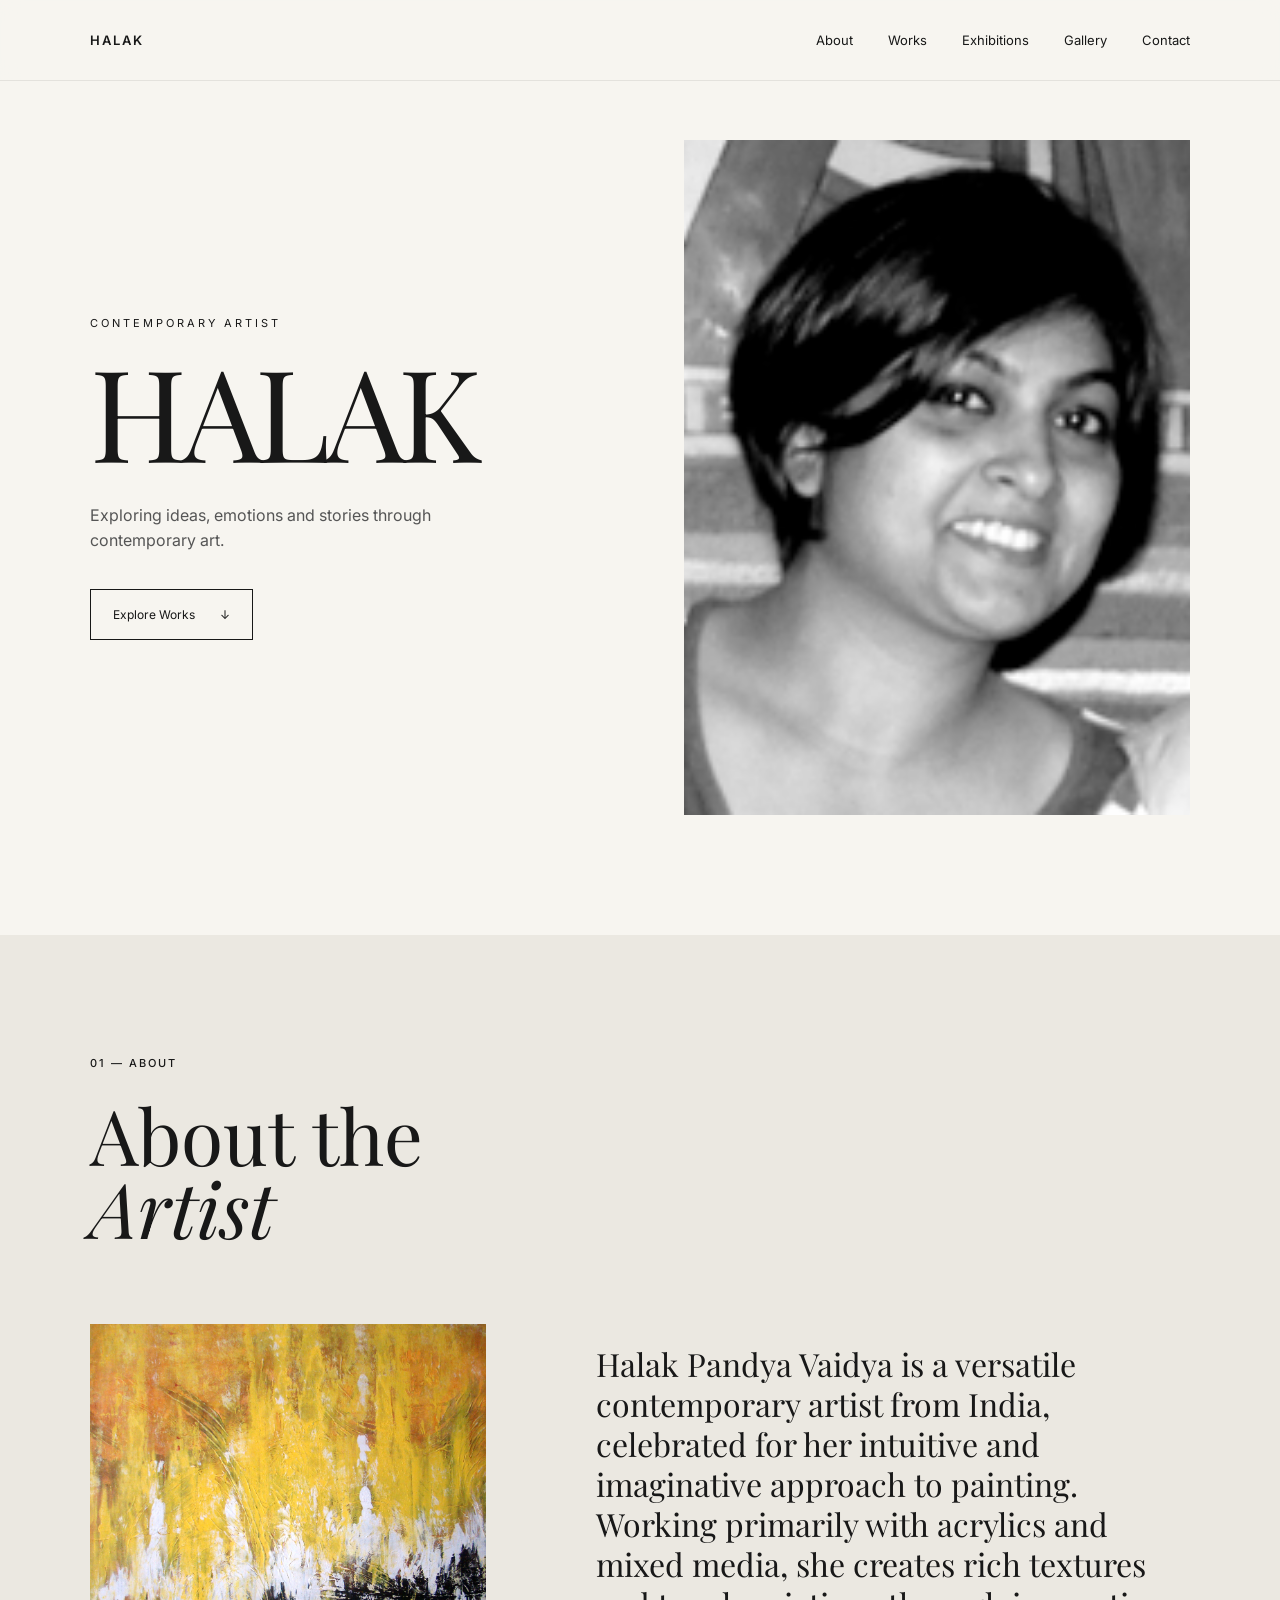
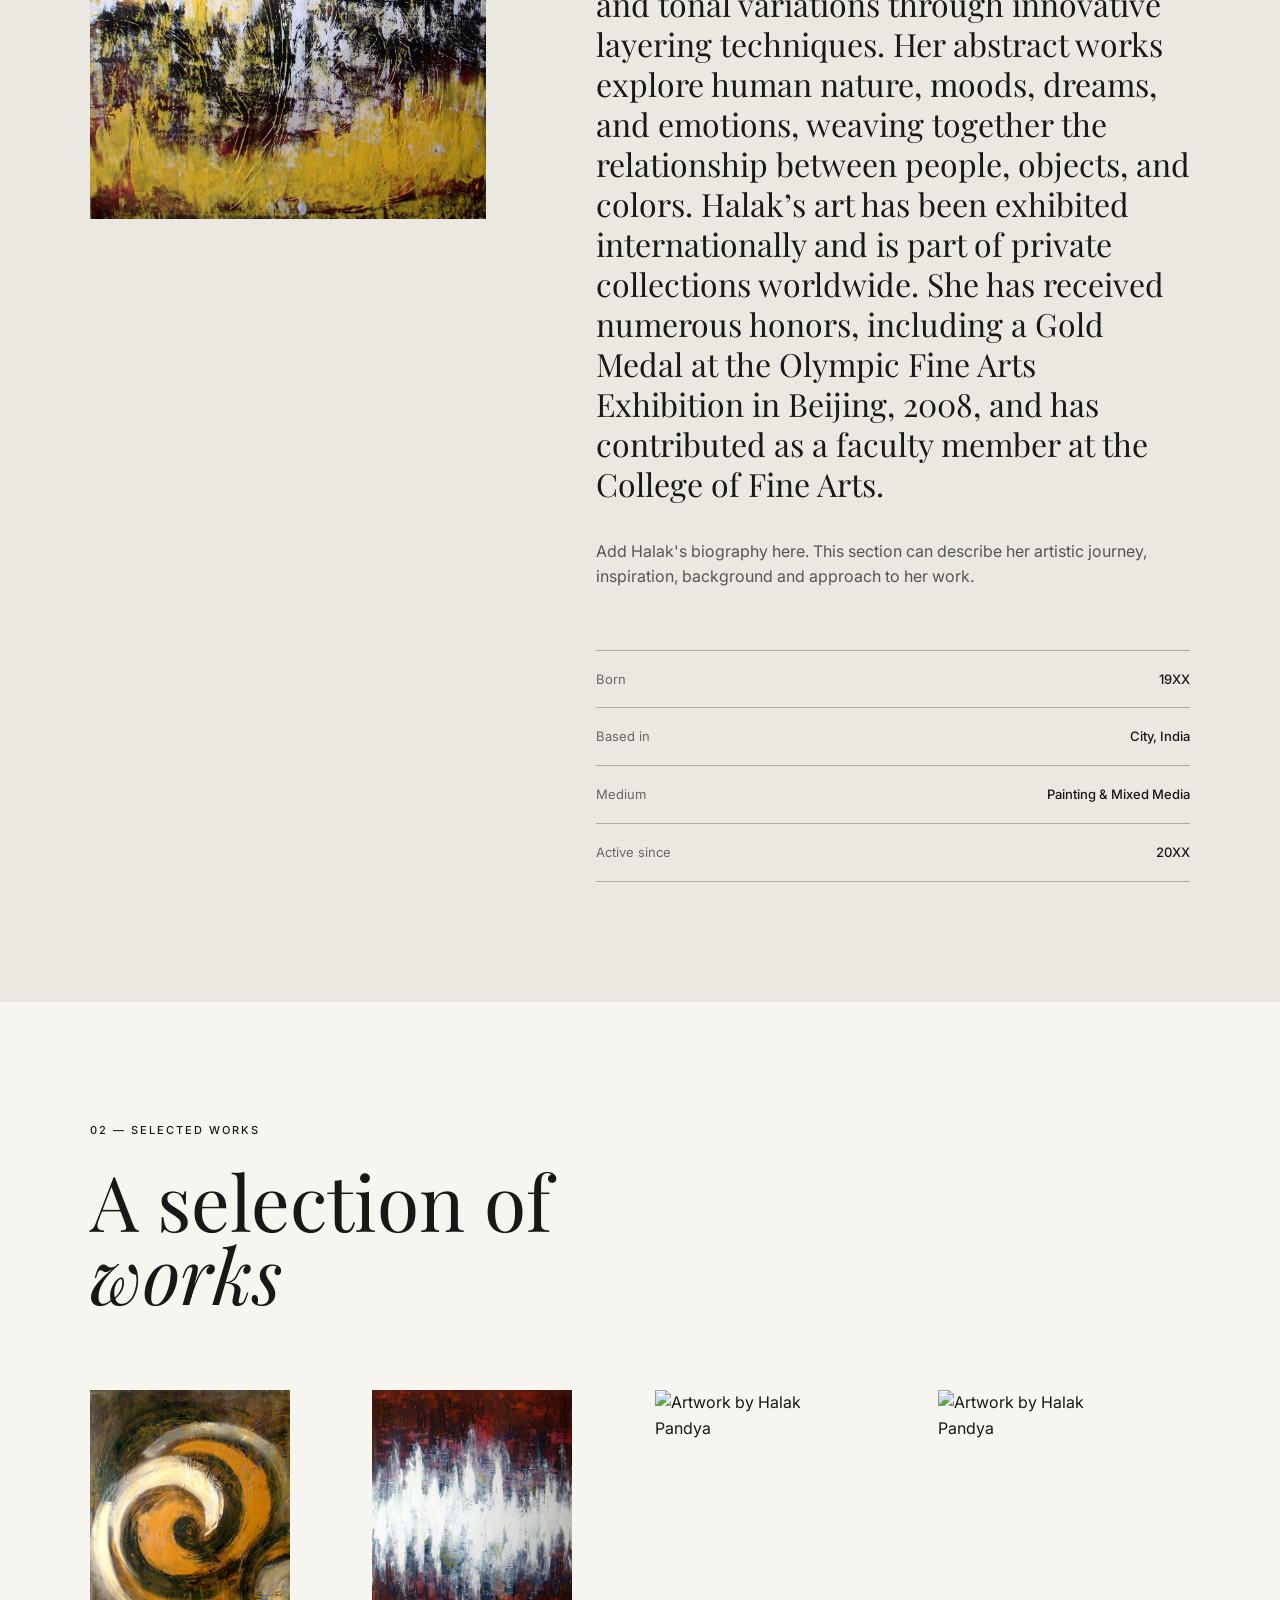
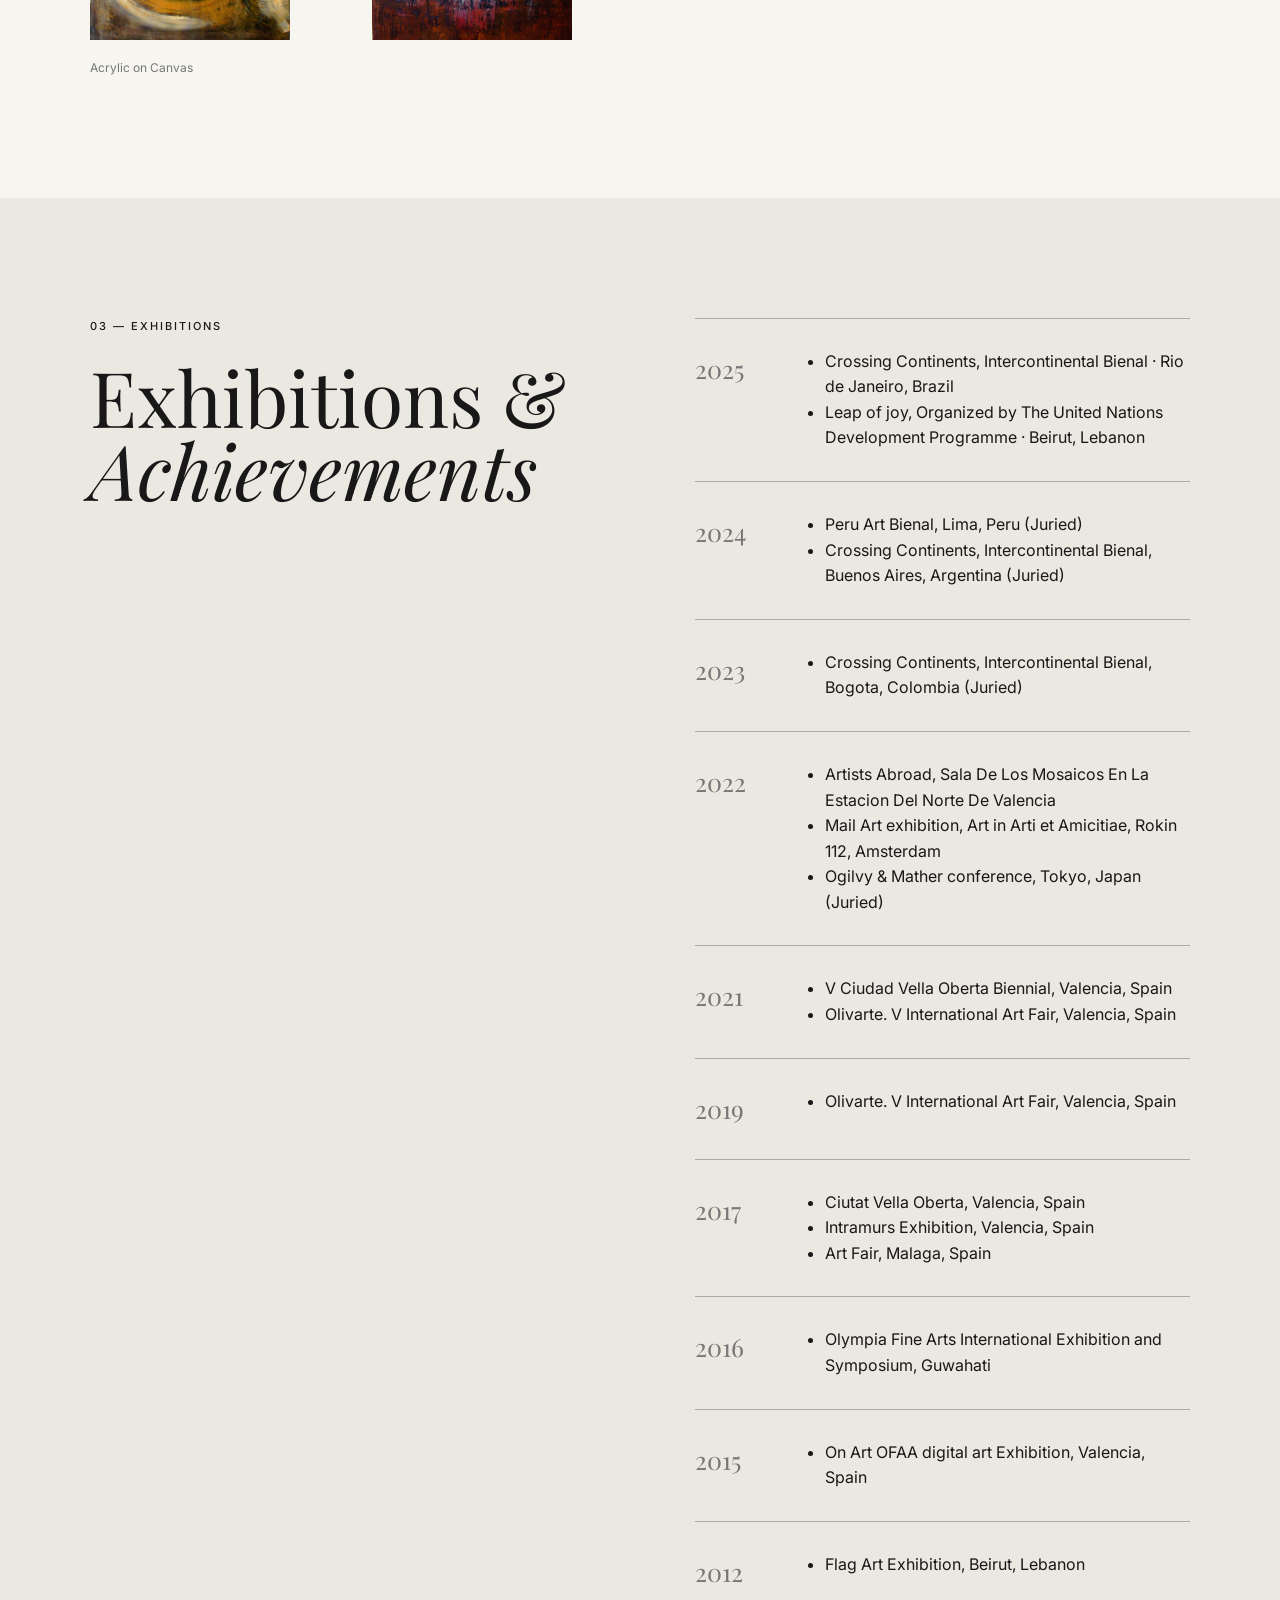
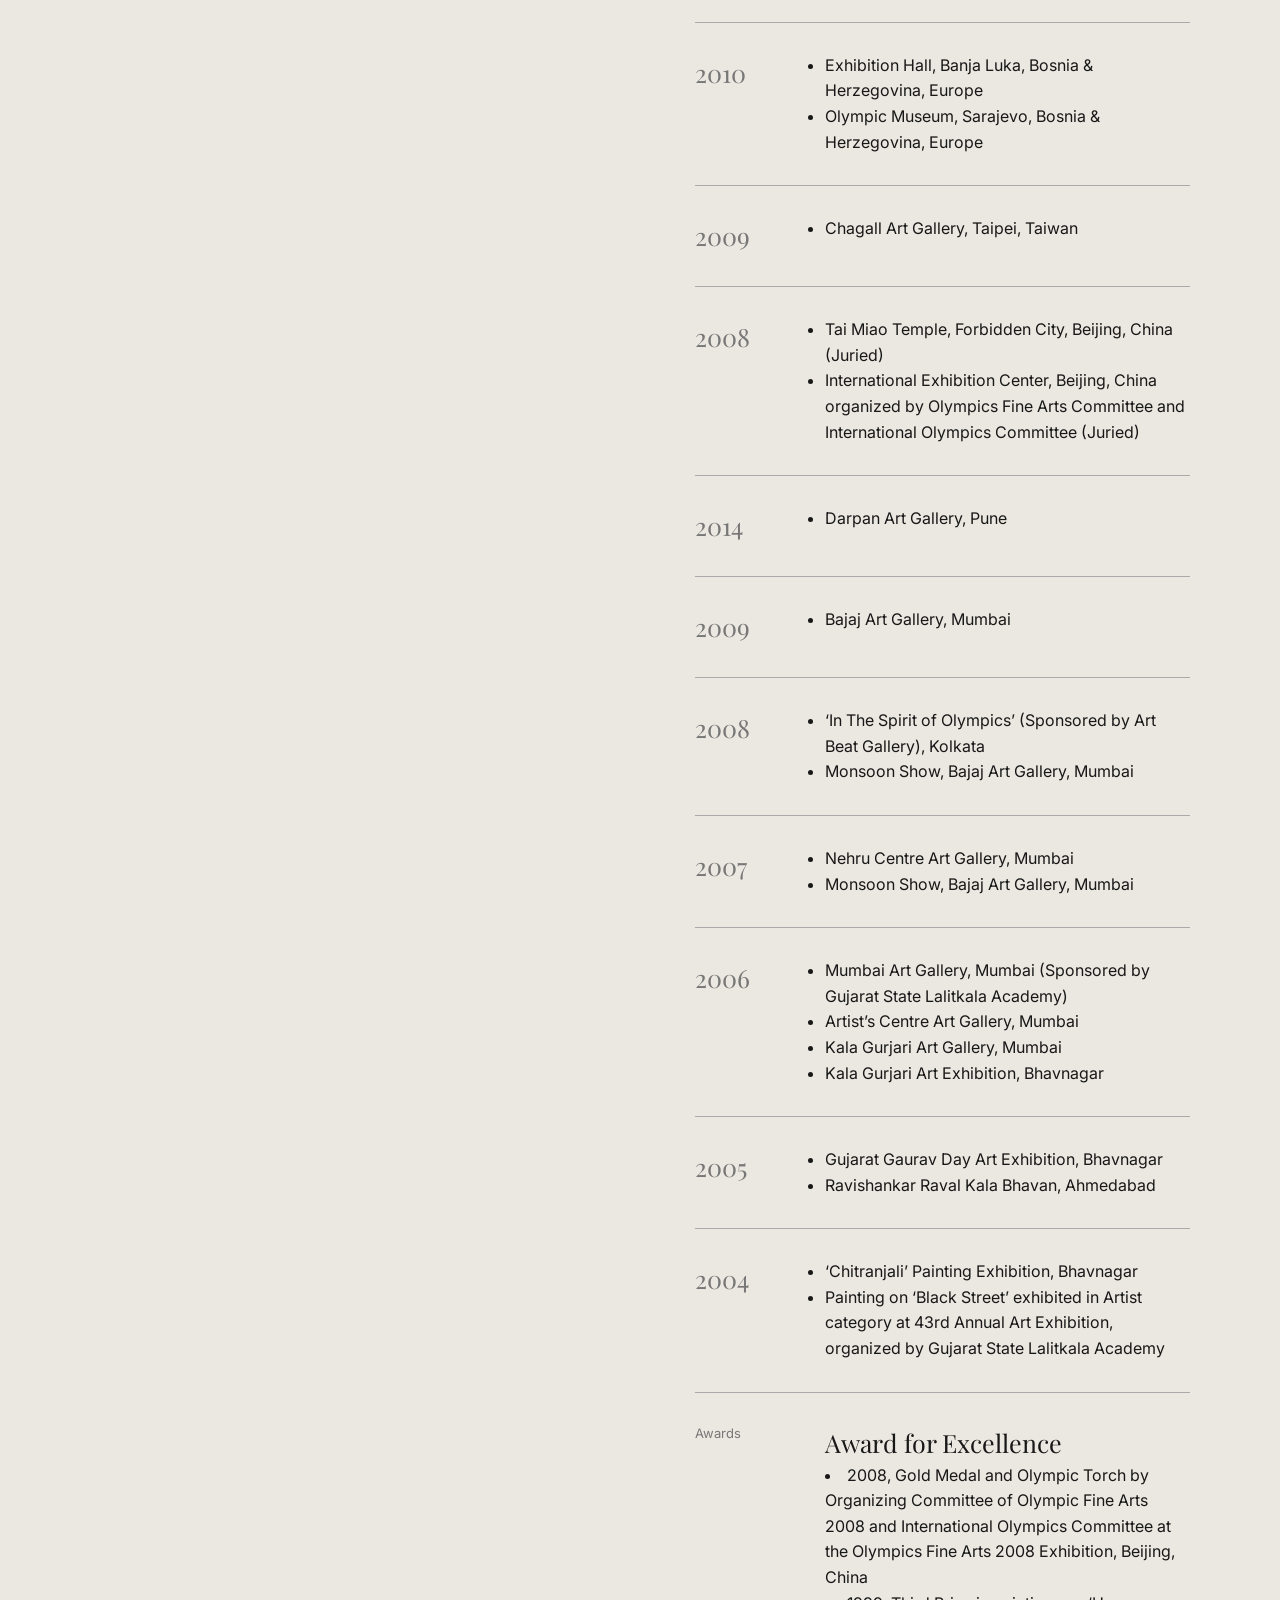
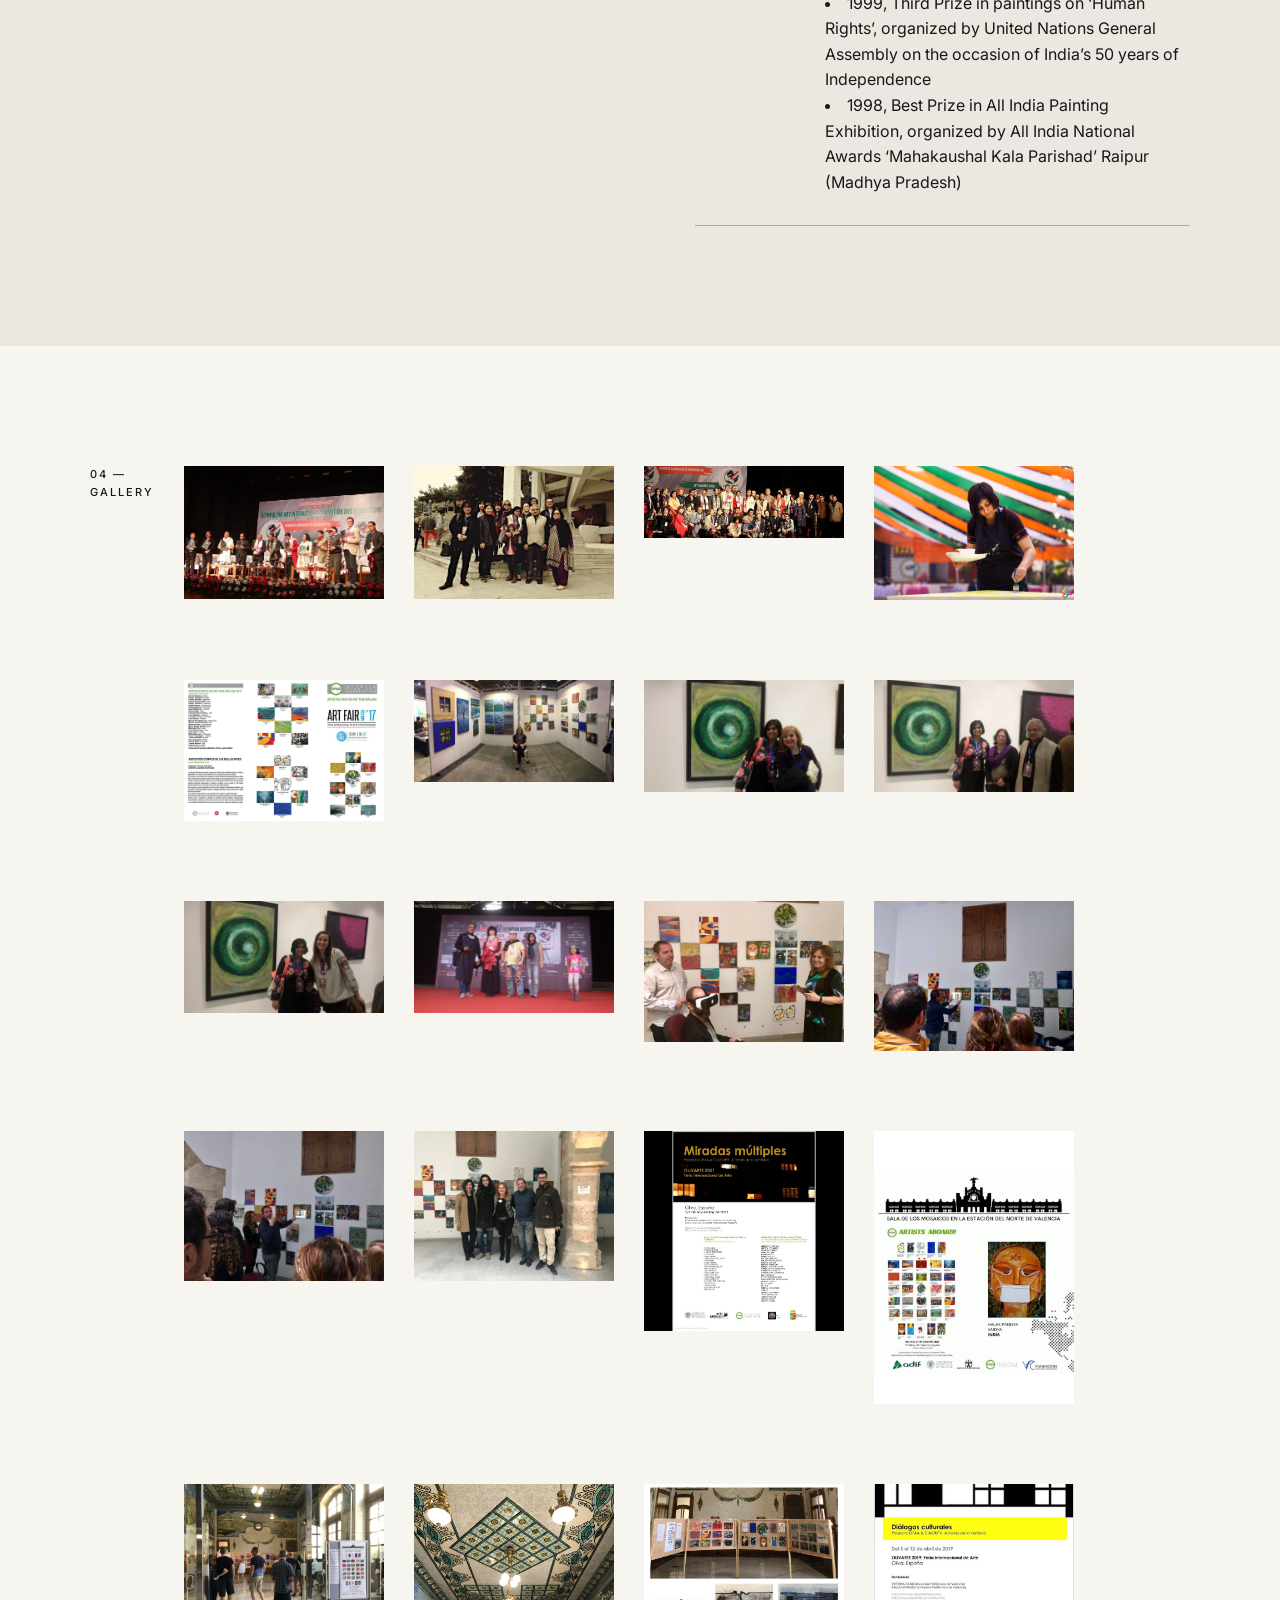
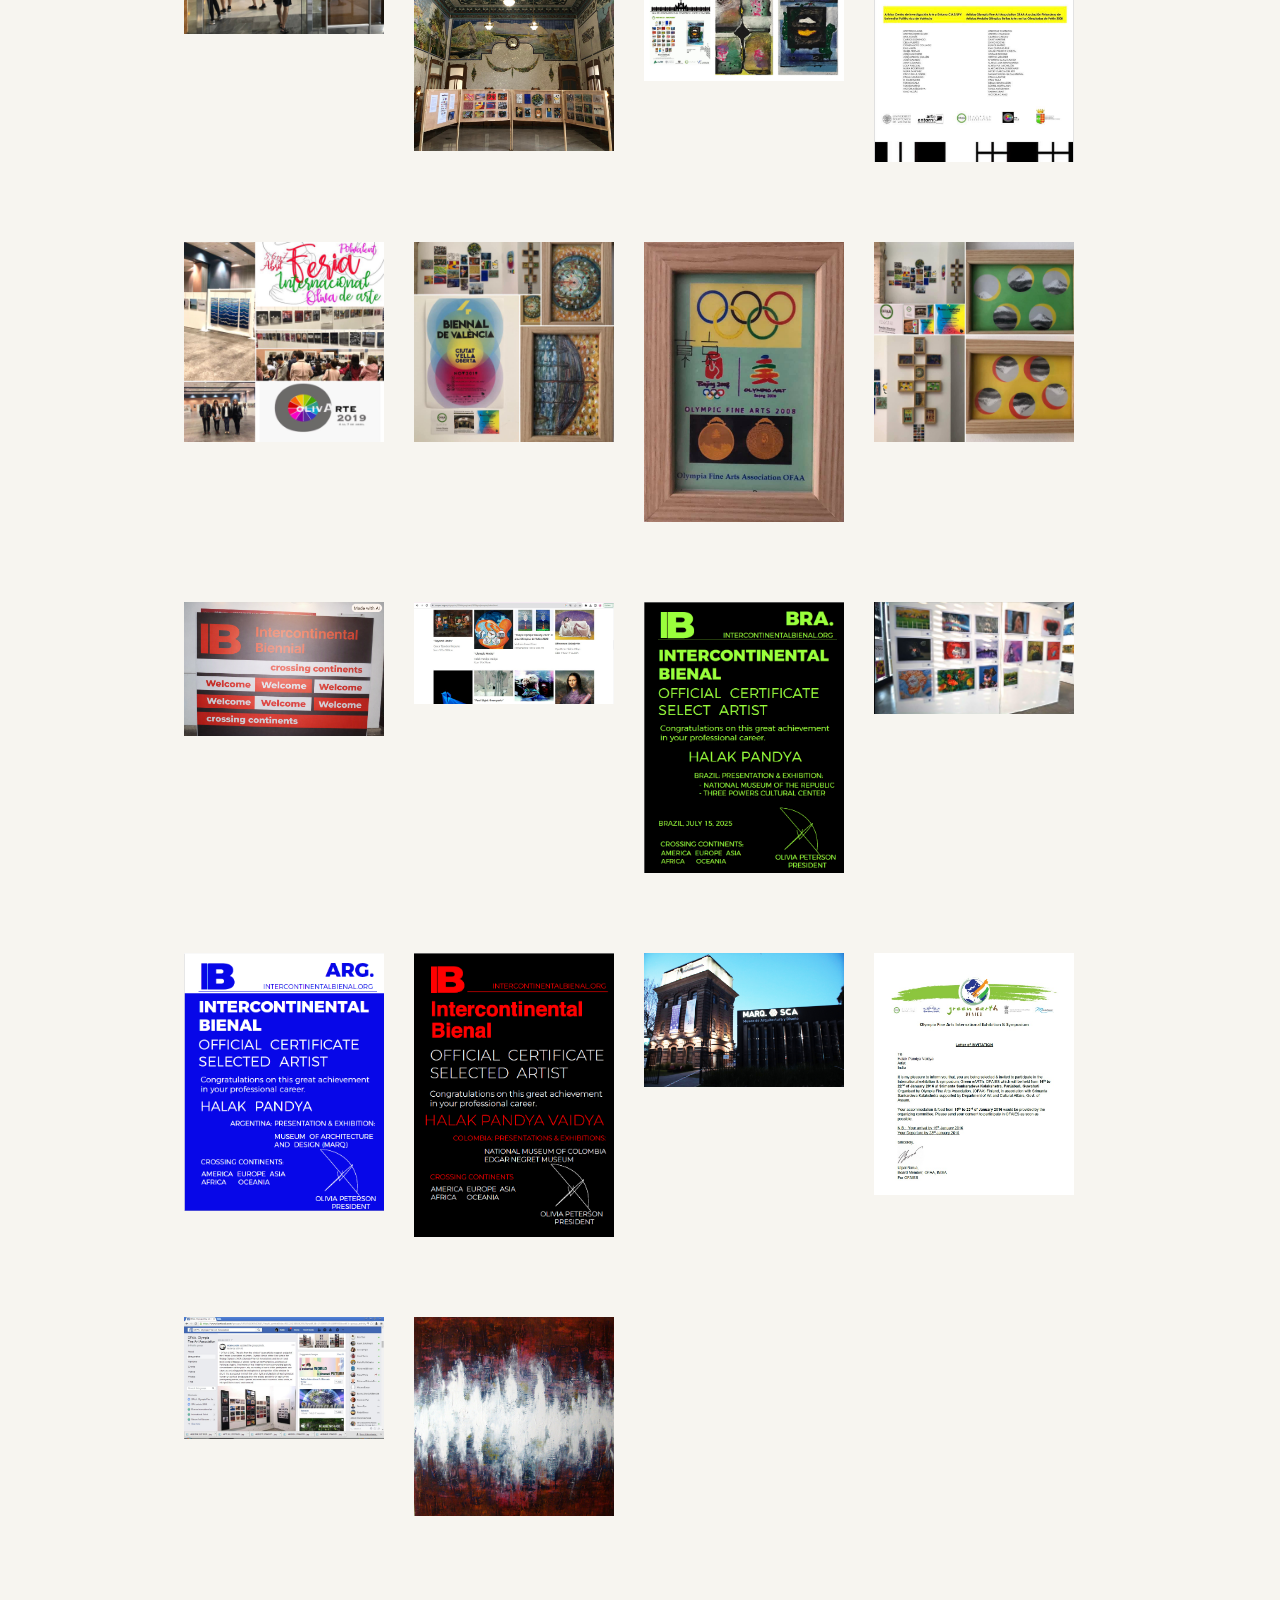
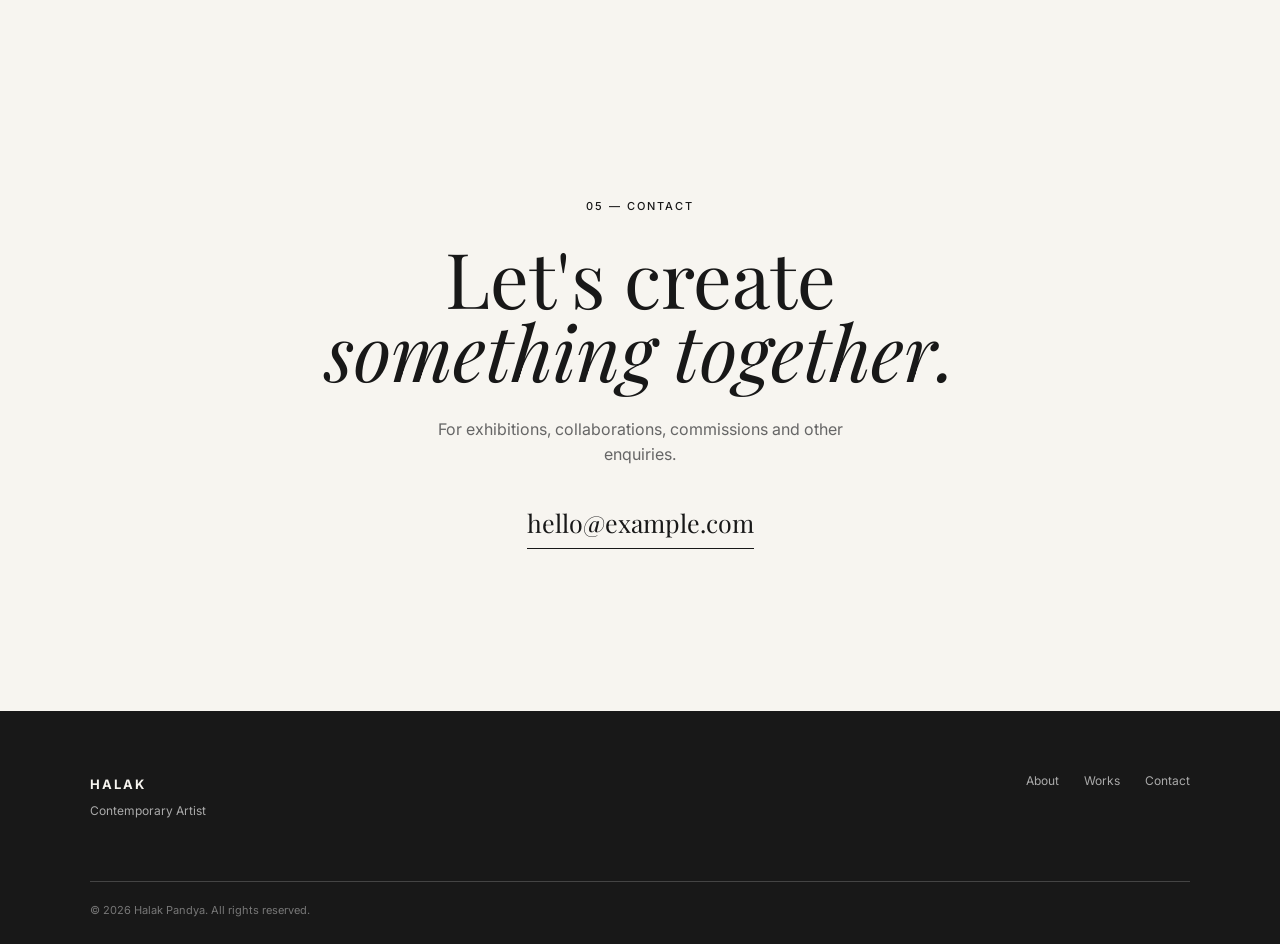
==== index.html @ 817b223e "Initial commit" ====
<!DOCTYPE html>
<html lang="en">

<head>
    <meta charset="UTF-8">

    <meta name="viewport" content="width=device-width, initial-scale=1.0">

    <meta name="description"
        content="Official portfolio of Halak Pandya — contemporary artist and creative professional.">

    <title>Halak Pandya | Artist Portfolio</title>

    <!-- Google Fonts -->
    <link rel="preconnect" href="https://fonts.googleapis.com">
    <link rel="preconnect" href="https://fonts.gstatic.com" crossorigin>

    <link
        href="https://fonts.googleapis.com/css2?family=Inter:wght@300;400;500;600&family=Playfair+Display:wght@400;500;600&display=swap"
        rel="stylesheet">

    <!-- CSS -->
    <link rel="stylesheet" href="css/style.css">
</head>

<body>

    <!-- ================= NAVIGATION ================= -->

    <header class="navbar">

        <div class="nav-container">

            <a href="#home" class="logo">
                HALAK
            </a>

            <nav class="nav-links">
                <a href="#about">About</a>
                <a href="#works">Works</a>
                <a href="#exhibitions">Exhibitions</a>
                <a href="#gallery">Gallery</a>
                <a href="#contact">Contact</a>
            </nav>

            <!-- Mobile menu button -->
            <button class="menu-button" id="menuButton">
                ☰
            </button>

        </div>

    </header>


    <main>

        <!-- ================= HERO ================= -->

        <section class="hero" id="home">

            <div class="hero-content">

                <p class="hero-label">
                    CONTEMPORARY ARTIST
                </p>

                <h1>
                    HALAK
                </h1>

                <p class="hero-description">
                    Exploring ideas, emotions and stories through
                    contemporary art.
                </p>

                <a href="#works" class="primary-button">
                    Explore Works
                    <span>↓</span>
                </a>

            </div>


            <div class="hero-image">

                <!-- Replace with Halak's profile image -->
                <img
                    src="images/profile/Halak Photograph.jpg"
                    alt="Portrait of Halak Pandya"
                >

            </div>

        </section>


        <!-- ================= ABOUT ================= -->

        <section class="about" id="about">

            <div class="section-heading">

                <p class="section-label">
                    01 — ABOUT
                </p>

                <h2>
                    About the<br>
                    <em>Artist</em>
                </h2>

            </div>


            <div class="about-content">

                <div class="about-image">

                    <img
                        src="images/artwork/Painting-1.JPG"
                        alt="Halak Pandya"
                    >

                </div>


                <div class="about-text">

                    <p class="large-text">
                        Halak Pandya Vaidya is a versatile contemporary artist from India, celebrated for her intuitive and imaginative approach to painting. Working primarily with acrylics and mixed media, she creates rich textures and tonal variations through innovative layering techniques. Her abstract works explore human nature, moods, dreams, and emotions, weaving together the relationship between people, objects, and colors. Halak’s art has been exhibited internationally and is part of private collections worldwide. She has received numerous honors, including a Gold Medal at the Olympic Fine Arts Exhibition in Beijing, 2008, and has contributed as a faculty member at the College of Fine Arts.
                    </p>

                    <p>
                        Add Halak's biography here. This section can
                        describe her artistic journey, inspiration,
                        background and approach to her work.
                    </p>


                    <div class="artist-details">

                        <div>
                            <span>Born</span>
                            <strong>19XX</strong>
                        </div>

                        <div>
                            <span>Based in</span>
                            <strong>City, India</strong>
                        </div>

                        <div>
                            <span>Medium</span>
                            <strong>Painting & Mixed Media</strong>
                        </div>

                        <div>
                            <span>Active since</span>
                            <strong>20XX</strong>
                        </div>

                    </div>

                </div>

            </div>

        </section>


        <!-- ================= FEATURED WORKS ================= -->

        <section class="works" id="works">

            <div class="section-heading works-heading">

                <p class="section-label">
                    02 — SELECTED WORKS
                </p>

                <h2>
                    A selection of<br>
                    <em>works</em>
                </h2>

            </div>


            <div class="gallery">

                <article class="artwork">

                    <img
                        src="images/artwork/Painting-2.JPG"
                        alt="Artwork by Halak Pandya"
                    >
                    <div class="artwork-info">
                       <p>Acrylic on Canvas</p>
                    </div>
                </article>

                <article class="artwork">

                    <img
                        src="images/artwork/Painting-3.JPG"
                        alt="Artwork by Halak Pandya"
                    >                  
                </article>

                <article class="artwork">

                    <img
                        src="images/artwork/Painting-4.png"
                        alt="Artwork by Halak Pandya"
                    >                  
                </article>

                 <article class="artwork">

                    <img
                        src="images/artwork/Painting-5.JPG"
                        alt="Artwork by Halak Pandya"
                    >                  
                </article>
              
            </div>

        </section>


        <!-- ================= EXHIBITIONS ================= -->

        <section class="exhibitions" id="exhibitions">

            <div class="section-heading">

                <p class="section-label">
                    03 — EXHIBITIONS
                </p>

                <h2>
                    Exhibitions &<br>
                    <em>Achievements</em>
                </h2>

            </div>


            <div class="timeline">
                <div class="timeline-item">
                    <h3 class="year">2025</h3>
                        <ul class="exhibition-list">
                            <li>Crossing Continents, Intercontinental Bienal · Rio de Janeiro, Brazil</li>
                            <li>Leap of joy, Organized by The United Nations Development Programme · Beirut, Lebanon</li>
                        </ul>
                        </div>

                        <div class="timeline-item">
                        <h3 class="year">2024</h3>
                        <ul class="exhibition-list">
                            <li>Peru Art Bienal, Lima, Peru (Juried)</li>
                            <li>Crossing Continents, Intercontinental Bienal, Buenos Aires, Argentina (Juried)</li>
                        </ul>
                        </div>

                        <div class="timeline-item">
                        <h3 class="year">2023</h3>
                        <ul class="exhibition-list">
                            <li>Crossing Continents, Intercontinental Bienal, Bogota, Colombia (Juried)</li>
                        </ul>
                        </div>

                        <div class="timeline-item">
                        <h3 class="year">2022</h3>
                        <ul class="exhibition-list">
                            <li>Artists Abroad, Sala De Los Mosaicos En La Estacion Del Norte De Valencia</li>
                            <li>Mail Art exhibition, Art in Arti et Amicitiae, Rokin 112, Amsterdam</li>
                            <li>Ogilvy & Mather conference, Tokyo, Japan (Juried)</li>
                        </ul>
                        </div>

                        <div class="timeline-item">
                        <h3 class="year">2021</h3>
                        <ul class="exhibition-list">
                            <li>V Ciudad Vella Oberta Biennial, Valencia, Spain</li>
                            <li>Olivarte. V International Art Fair, Valencia, Spain</li>
                        </ul>
                        </div>

                        <div class="timeline-item">
                        <h3 class="year">2019</h3>
                        <ul class="exhibition-list">
                            <li>Olivarte. V International Art Fair, Valencia, Spain</li>
                        </ul>
                        </div>

                        <div class="timeline-item">
                        <h3 class="year">2017</h3>
                        <ul class="exhibition-list">
                            <li>Ciutat Vella Oberta, Valencia, Spain</li>
                            <li>Intramurs Exhibition, Valencia, Spain</li>
                            <li>Art Fair, Malaga, Spain</li>
                        </ul>
                        </div>

                        <div class="timeline-item">
                        <h3 class="year">2016</h3>
                        <ul class="exhibition-list">
                            <li>Olympia Fine Arts International Exhibition and Symposium, Guwahati</li>
                        </ul>
                        </div>

                        <div class="timeline-item">
                        <h3 class="year">2015</h3>
                        <ul class="exhibition-list">
                            <li>On Art OFAA digital art Exhibition, Valencia, Spain</li>
                        </ul>
                        </div>

                        <div class="timeline-item">
                        <h3 class="year">2012</h3>
                        <ul class="exhibition-list">
                            <li>Flag Art Exhibition, Beirut, Lebanon</li>
                        </ul>
                        </div>

                        <div class="timeline-item">
                        <h3 class="year">2010</h3>
                        <ul class="exhibition-list">
                            <li>Exhibition Hall, Banja Luka, Bosnia & Herzegovina, Europe</li>
                            <li>Olympic Museum, Sarajevo, Bosnia & Herzegovina, Europe</li>
                        </ul>
                        </div>

                        <div class="timeline-item">
                        <h3 class="year">2009</h3>
                        <ul class="exhibition-list">
                            <li>Chagall Art Gallery, Taipei, Taiwan</li>
                        </ul>
                        </div>

                        <div class="timeline-item">
                        <h3 class="year">2008</h3>
                        <ul class="exhibition-list">
                            <li>Tai Miao Temple, Forbidden City, Beijing, China (Juried)</li>
                            <li>International Exhibition Center, Beijing, China organized by Olympics Fine Arts Committee and International Olympics Committee (Juried)</li>
                        </ul>
                        </div>

                        <div class="timeline-item">
                        <h3 class="year">2014</h3>
                        <ul class="exhibition-list">
                            <li>Darpan Art Gallery, Pune</li>
                        </ul>
                        </div>

                        <div class="timeline-item">
                        <h3 class="year">2009</h3>
                        <ul class="exhibition-list">
                            <li>Bajaj Art Gallery, Mumbai</li>
                        </ul>
                        </div>

                        <div class="timeline-item">
                        <h3 class="year">2008</h3>
                        <ul class="exhibition-list">
                            <li>‘In The Spirit of Olympics’ (Sponsored by Art Beat Gallery), Kolkata</li>
                            <li>Monsoon Show, Bajaj Art Gallery, Mumbai</li>
                        </ul>
                        </div>

                        <div class="timeline-item">
                        <h3 class="year">2007</h3>
                        <ul class="exhibition-list">
                            <li>Nehru Centre Art Gallery, Mumbai</li>
                            <li>Monsoon Show, Bajaj Art Gallery, Mumbai</li>
                        </ul>
                        </div>

                        <div class="timeline-item">
                        <h3 class="year">2006</h3>
                        <ul class="exhibition-list">
                            <li>Mumbai Art Gallery, Mumbai (Sponsored by Gujarat State Lalitkala Academy)</li>
                            <li>Artist’s Centre Art Gallery, Mumbai</li>
                            <li>Kala Gurjari Art Gallery, Mumbai</li>
                            <li>Kala Gurjari Art Exhibition, Bhavnagar</li>
                        </ul>
                        </div>

                        <div class="timeline-item">
                        <h3 class="year">2005</h3>
                        <ul class="exhibition-list">
                            <li>Gujarat Gaurav Day Art Exhibition, Bhavnagar</li>
                            <li>Ravishankar Raval Kala Bhavan, Ahmedabad</li>
                        </ul>
                        </div>

                        <div class="timeline-item">
                        <h3 class="year">2004</h3>
                        <ul class="exhibition-list">
                            <li>‘Chitranjali’ Painting Exhibition, Bhavnagar</li>
                            <li>Painting on ‘Black Street’ exhibited in Artist category at 43rd Annual Art Exhibition, organized by Gujarat State Lalitkala Academy</li>
                        </ul>
                        </div>




                <div class="timeline-item">

                    <span class="year">Awards</span>

                    <div>
                        <h3>Award for Excellence</h3>
                        <li>2008, Gold Medal and Olympic Torch by Organizing Committee of Olympic Fine Arts 2008 and    
                            International Olympics Committee at the Olympics Fine Arts 2008 Exhibition, Beijing, China
                        </li>
                        <li>1999, Third Prize in paintings on ‘Human Rights’, organized by United Nations General Assembly on the 
                        occasion of India’s 50 years of Independence
                        </li>
                          <li>1998, Best Prize in All India Painting Exhibition, organized by All India National Awards ‘Mahakaushal 
                              Kala Parishad’ Raipur (Madhya Pradesh)

                          </li>
                    </div>

                </div>

            </div>

        </section>


       <!-- ================= GALLERY ================= -->

        <section class="gallery" id="gallery">

            <div class="section-heading works-heading">

                <p class="section-label">
                    04 — GALLERY
                </p>

            </div>


            <div class="gallery">

                <article class="media">
                    <img src="images/media/10341693_964085273628982_4928060574132096350_n.jpg" alt="Gallery image from Halak Pandya's portfolio" loading="lazy">
                </article>

                <article class="media">
                    <img src="images/media/12494982_964082253629284_2089950297112362370_n.jpg" alt="Gallery image from Halak Pandya's portfolio" loading="lazy">
                </article>

                <article class="media">
                    <img src="images/media/12507326_966894736681369_3468077610109997817_n.jpg" alt="Gallery image from Halak Pandya's portfolio" loading="lazy">
                </article>

                <article class="media">
                    <img src="images/media/12592404_596481067176336_8163115823141036511_n.jpg" alt="Gallery image from Halak Pandya's portfolio" loading="lazy">
                </article>

                <article class="media">
                    <img src="images/media/19366111_1287129001384438_4529218989834823867_n.jpg" alt="Gallery image from Halak Pandya's portfolio" loading="lazy">
                </article>

                <article class="media">
                    <img src="images/media/19601150_1298962606867744_6632262106298878695_n.jpg" alt="Gallery image from Halak Pandya's portfolio" loading="lazy">
                </article>

                <article class="media">
                    <img src="images/media/20160116_181351.jpg" alt="Gallery image from Halak Pandya's portfolio" loading="lazy">
                </article>

                <article class="media">
                    <img src="images/media/20160116_181852.jpg" alt="Gallery image from Halak Pandya's portfolio" loading="lazy">
                </article>

                <article class="media">
                    <img src="images/media/20160116_182717.jpg" alt="Gallery image from Halak Pandya's portfolio" loading="lazy">
                </article>

                <article class="media">
                    <img src="images/media/20160119_125102.jpg" alt="Gallery image from Halak Pandya's portfolio" loading="lazy">
                </article>

                <article class="media">
                    <img src="images/media/22552439_1394696490627688_2307756465000461974_n.jpg" alt="Gallery image from Halak Pandya's portfolio" loading="lazy">
                </article>

                <article class="media">
                    <img src="images/media/23561685_1417626645001339_583129346821789764_n.jpg" alt="Gallery image from Halak Pandya's portfolio" loading="lazy">
                </article>

                <article class="media">
                    <img src="images/media/23621373_1417626445001359_8333002477704854080_n.jpg" alt="Gallery image from Halak Pandya's portfolio" loading="lazy">
                </article>

                <article class="media">
                    <img src="images/media/23622025_1417626818334655_2059117775182248756_n.jpg" alt="Gallery image from Halak Pandya's portfolio" loading="lazy">
                </article>

                <article class="media">
                    <img src="images/media/252911226_4257262127704429_6743815616389991168_n.jpg" alt="Gallery image from Halak Pandya's portfolio" loading="lazy">
                </article>

                <article class="media">
                    <img src="images/media/298262687_5086825441414756_2084018902305805352_n (1).jpg" alt="Gallery image from Halak Pandya's portfolio" loading="lazy">
                </article>

                <article class="media">
                    <img src="images/media/298760654_5098490826914884_4413781316299150942_n.jpg" alt="Gallery image from Halak Pandya's portfolio" loading="lazy">
                </article>

                <article class="media">
                    <img src="images/media/298920082_5098491826914784_7532928136814287732_n (1).jpg" alt="Gallery image from Halak Pandya's portfolio" loading="lazy">
                </article>

                <article class="media">
                    <img src="images/media/300150314_5116883661742267_5565632050358884670_n.jpg" alt="Gallery image from Halak Pandya's portfolio" loading="lazy">
                </article>

                <article class="media">
                    <img src="images/media/56443028_2066419513455916_1287399765323022336_n.jpg" alt="Gallery image from Halak Pandya's portfolio" loading="lazy">
                </article>

                <article class="media">
                    <img src="images/media/56558612_2066419483455919_647276400713138176_n.jpg" alt="Gallery image from Halak Pandya's portfolio" loading="lazy">
                </article>

                <article class="media">
                    <img src="images/media/81994419_2555929684504894_3651965435718402048_n.jpg" alt="Gallery image from Halak Pandya's portfolio" loading="lazy">
                </article>

                <article class="media">
                    <img src="images/media/82051106_2555930217838174_4638715252643463168_n.jpg" alt="Gallery image from Halak Pandya's portfolio" loading="lazy">
                </article>

                <article class="media">
                    <img src="images/media/82552473_2555929857838210_6290161608526135296_n.jpg" alt="Gallery image from Halak Pandya's portfolio" loading="lazy">
                </article>

                <article class="media">
                    <img src="images/media/Copilot_20261003_145145.png" alt="Gallery image from Halak Pandya's portfolio" loading="lazy">
                </article>

                <article class="media">
                    <img src="images/media/Halak Painting 1.JPG" alt="Gallery image from Halak Pandya's portfolio" loading="lazy">
                </article>

                <article class="media">
                    <img src="images/media/IBcert1.png" alt="Gallery image from Halak Pandya's portfolio" loading="lazy">
                </article>

                <article class="media">
                    <img src="images/media/IB_Arg.png" alt="Gallery image from Halak Pandya's portfolio" loading="lazy">
                </article>

                <article class="media">
                    <img src="images/media/IB_ArgCert.png" alt="Gallery image from Halak Pandya's portfolio" loading="lazy">
                </article>

                <article class="media">
                    <img src="images/media/IB_ColCert.png" alt="Gallery image from Halak Pandya's portfolio" loading="lazy">
                </article>

                <article class="media">
                    <img src="images/media/intercontinentalbienal1 (46).JPG" alt="Gallery image from Halak Pandya's portfolio" loading="lazy">
                </article>

                <article class="media">
                    <img src="images/media/Screenshot 2026-10-03 151316.jpg" alt="Gallery image from Halak Pandya's portfolio" loading="lazy">
                </article>

                <article class="media">
                    <img src="images/media/Untitled.jpg" alt="Gallery image from Halak Pandya's portfolio" loading="lazy">
                </article>

                <article class="media">
                    <img src="images/artwork/Painting-3.JPG" alt="Artwork by Halak Pandya" loading="lazy">
                </article>

            </div>

        </section>

        <!-- ================= CONTACT ================= -->

        <section class="contact" id="contact">

            <p class="section-label">
                05 — CONTACT
            </p>

            <h2>
                Let's create<br>
                <em>something together.</em>
            </h2>

            <p class="contact-description">
                For exhibitions, collaborations, commissions
                and other enquiries.
            </p>

            <a
                href="mailto:hello@example.com"
                class="contact-email"
            >
                hello@example.com
            </a>

        </section>

    </main>


    <!-- ================= FOOTER ================= -->

    <footer>

        <div class="footer-content">

            <div>
                <strong>HALAK</strong>
                <p>Contemporary Artist</p>
            </div>

            <div class="footer-links">
                <a href="#about">About</a>
                <a href="#works">Works</a>
                <a href="#contact">Contact</a>
            </div>

        </div>


        <div class="copyright">
            © 2026 Halak Pandya. All rights reserved.
        </div>

    </footer>


    <!-- JavaScript -->
    <script src="js/main.js"></script>

</body>

</html>
---- css/style.css ----
/* =====================================================
   RESET
===================================================== */

* {
    margin: 0;
    padding: 0;
    box-sizing: border-box;
}

html {
    scroll-behavior: smooth;
}

body {
    background: #f7f5f0;
    color: #181818;

    font-family: "Inter", sans-serif;

    line-height: 1.6;
}


/* =====================================================
   GENERAL
===================================================== */

img {
    width: 100%;
    display: block;
}

a {
    color: inherit;
    text-decoration: none;
}

section {
    padding: 120px 7%;
}

.section-label {
    font-size: 11px;
    letter-spacing: 2px;
    font-weight: 500;

    margin-bottom: 25px;
}

h1,
h2,
h3 {
    font-family: "Playfair Display", serif;
    font-weight: 400;
}

h2 {
    font-size: clamp(45px, 6vw, 85px);
    line-height: 0.95;
}

h2 em {
    font-style: italic;
}


/* =====================================================
   NAVBAR
===================================================== */

.navbar {
    position: fixed;

    top: 0;
    left: 0;

    width: 100%;

    z-index: 1000;

    background: rgba(247, 245, 240, 0.9);

    backdrop-filter: blur(10px);

    border-bottom: 1px solid rgba(0, 0, 0, 0.08);
}

.nav-container {
    height: 80px;

    padding: 0 7%;

    display: flex;
    align-items: center;
    justify-content: space-between;
}

.logo {
    font-size: 13px;
    font-weight: 600;
    letter-spacing: 2px;
}

.nav-links {
    display: flex;
    gap: 35px;
}

.nav-links a {
    font-size: 13px;
    position: relative;
}

.nav-links a::after {
    content: "";

    position: absolute;

    left: 0;
    bottom: -5px;

    width: 0;
    height: 1px;

    background: #181818;

    transition: width 0.3s ease;
}

.nav-links a:hover::after {
    width: 100%;
}

.menu-button {
    display: none;

    border: none;
    background: none;

    font-size: 24px;

    cursor: pointer;
}


/* =====================================================
   HERO
===================================================== */

.hero {
    min-height: 100vh;

    padding-top: 140px;

    display: grid;

    grid-template-columns: 1fr 1fr;

    align-items: center;

    gap: 8%;
}

.hero-label {
    font-size: 11px;
    letter-spacing: 3px;

    margin-bottom: 25px;
}

.hero h1 {
    font-size: clamp(70px, 10vw, 150px);

    line-height: 0.82;

    letter-spacing: -5px;
}

.hero h1 span {
    font-style: italic;
}

.hero-description {
    max-width: 420px;

    margin-top: 40px;

    font-size: 16px;

    color: #555;
}

.primary-button {
    display: inline-flex;

    align-items: center;

    gap: 25px;

    margin-top: 35px;

    padding: 15px 22px;

    border: 1px solid #181818;

    font-size: 12px;

    transition: all 0.3s ease;
}

.primary-button:hover {
    background: #181818;
    color: #fff;
}

.hero-image {
    height: 75vh;

    overflow: hidden;
}

.hero-image img {
    height: 100%;

    object-fit: cover;

    transition: transform 0.8s ease;
}

.hero-image:hover img {
    transform: scale(1.03);
}


/* =====================================================
   ABOUT
===================================================== */

.about {
    background: #ebe8e1;
}

.about-content {
    margin-top: 80px;

    display: grid;

    grid-template-columns: 0.8fr 1.2fr;

    gap: 10%;
}

.about-image img {
    aspect-ratio: 4 / 5;

    object-fit: cover;
}

.about-text {
    padding-top: 20px;
}

.large-text {
    font-family: "Playfair Display", serif;

    font-size: 32px;

    line-height: 1.25;

    margin-bottom: 35px;
}

.about-text > p:not(.large-text) {
    max-width: 600px;

    color: #555;
}

.artist-details {
    margin-top: 60px;

    border-top: 1px solid #aaa;
}

.artist-details div {
    padding: 18px 0;

    border-bottom: 1px solid #aaa;

    display: flex;

    justify-content: space-between;
}

.artist-details span {
    color: #666;

    font-size: 13px;
}

.artist-details strong {
    font-size: 13px;

    font-weight: 500;
}


/* =====================================================
   WORKS
===================================================== */

.works-heading {
    margin-bottom: 80px;
}

.gallery {
    display: grid;

    grid-template-columns: repeat(4, 1fr);

    gap: 80px 30px;

    align-items: start;
}

.artwork img {
  aspect-ratio: 4 / 5;
  width: 200px;
  height: auto;
  display: block;
  transition: all 0.5s ease;
}

.artwork img:hover {
  transform: scale(2.5); /* grows 2.5× larger */
}


.media {
  display: inline-block;
  /* remove overflow:hidden so the image can grow outside */
}

.media img {
  width: 200px;          /* base size */
  height: auto;
  transition: all 0.5s ease;
  display: block;
}

.media img:hover {
  width: 500px;          /* enlarged size */
  height: auto;          /* keeps proportions */
}


.artwork-info {
    padding-top: 15px;
}

.artwork-info h3 {
    font-size: 20px;
}

.artwork-info p {
    margin-top: 3px;

    color: #777;

    font-size: 12px;
}


/* =====================================================
   EXHIBITIONS
===================================================== */

.exhibitions {
    background: #ebe8e1;

    display: grid;

    grid-template-columns: 1fr 1fr;

    gap: 10%;
}

.timeline {
    border-top: 1px solid #aaa;
}

.timeline-item {
    display: grid;

    grid-template-columns: 100px 1fr;

    gap: 30px;

    padding: 30px 0;

    border-bottom: 1px solid #aaa;
}

.year {
    font-size: 13px;
    color: #777;
}

.timeline-item h3 {
    font-size: 25px;
}

.timeline-item p {
    margin-top: 5px;

    font-size: 13px;

    color: #666;
}


/* =====================================================
   CONTACT
===================================================== */

.contact {
    text-align: center;

    min-height: 75vh;

    display: flex;

    flex-direction: column;

    align-items: center;

    justify-content: center;
}

.contact h2 {
    max-width: 900px;
}

.contact-description {
    margin-top: 30px;

    max-width: 450px;

    color: #666;
}

.contact-email {
    margin-top: 35px;

    padding-bottom: 5px;

    border-bottom: 1px solid #181818;

    font-family: "Playfair Display", serif;

    font-size: 25px;
}


/* =====================================================
   FOOTER
===================================================== */

footer {
    background: #181818;

    color: #f7f5f0;

    padding: 60px 7% 25px;
}

.footer-content {
    display: flex;

    justify-content: space-between;
}

.footer-content strong {
    font-size: 13px;

    letter-spacing: 2px;
}

.footer-content p {
    margin-top: 5px;

    font-size: 12px;

    color: #aaa;
}

.footer-links {
    display: flex;

    gap: 25px;
}

.footer-links a {
    font-size: 12px;

    color: #aaa;
}

.copyright {
    margin-top: 60px;

    padding-top: 20px;

    border-top: 1px solid #444;

    font-size: 11px;

    color: #777;
}


/* =====================================================
   MOBILE
===================================================== */

@media (max-width: 768px) {

    section {
        padding: 80px 6%;
    }


    /* Navigation */

    .nav-links {
        display: none;

        position: absolute;

        top: 80px;
        left: 0;

        width: 100%;

        padding: 30px 6%;

        background: #f7f5f0;

        flex-direction: column;

        gap: 20px;
    }

    .nav-links.active {
        display: flex;
    }

    .menu-button {
        display: block;
    }


    /* Hero */

    .hero {
        min-height: auto;

        padding-top: 130px;

        display: flex;

        flex-direction: column;

        align-items: stretch;

        gap: 50px;
    }

    .hero h1 {
        font-size: 70px;

        letter-spacing: -3px;
    }

    .hero-image {
        height: 60vh;
    }


    /* About */

    .about-content {
        display: flex;

        flex-direction: column;

        gap: 50px;
    }

    .large-text {
        font-size: 26px;
    }


    /* Gallery */

    .gallery {
        grid-template-columns: 1fr;

        gap: 50px;
    }



    /* Exhibitions */

    .exhibitions {
        display: flex;

        flex-direction: column;

        gap: 60px;
    }

    .timeline-item {
        grid-template-columns: 70px 1fr;
    }


    /* Footer */

    .footer-content {
        flex-direction: column;

        gap: 30px;
    }

    .footer-links {
        flex-wrap: wrap;
    }

    .artwork-info {
    font-size: 20px;   /* adjust the number as needed */
    font-weight: bold; /* optional, makes it stand out */
    }
}
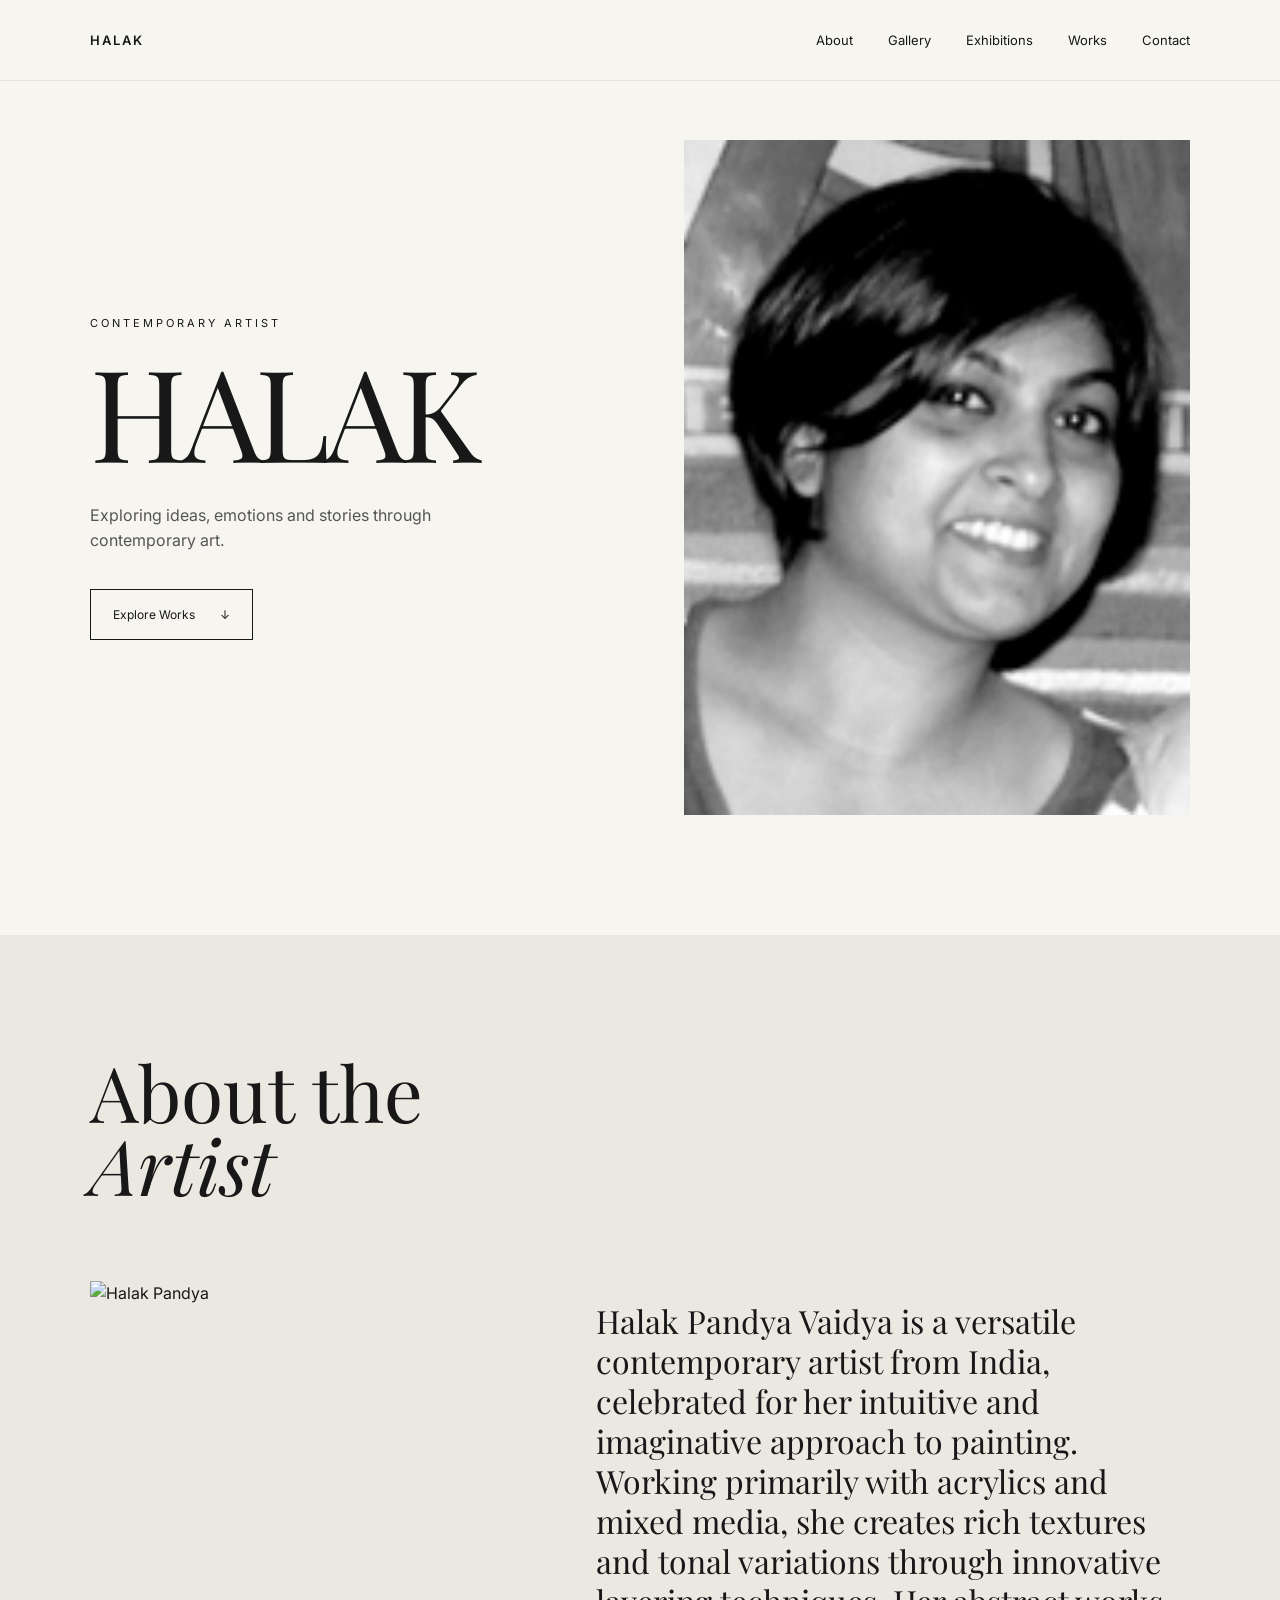
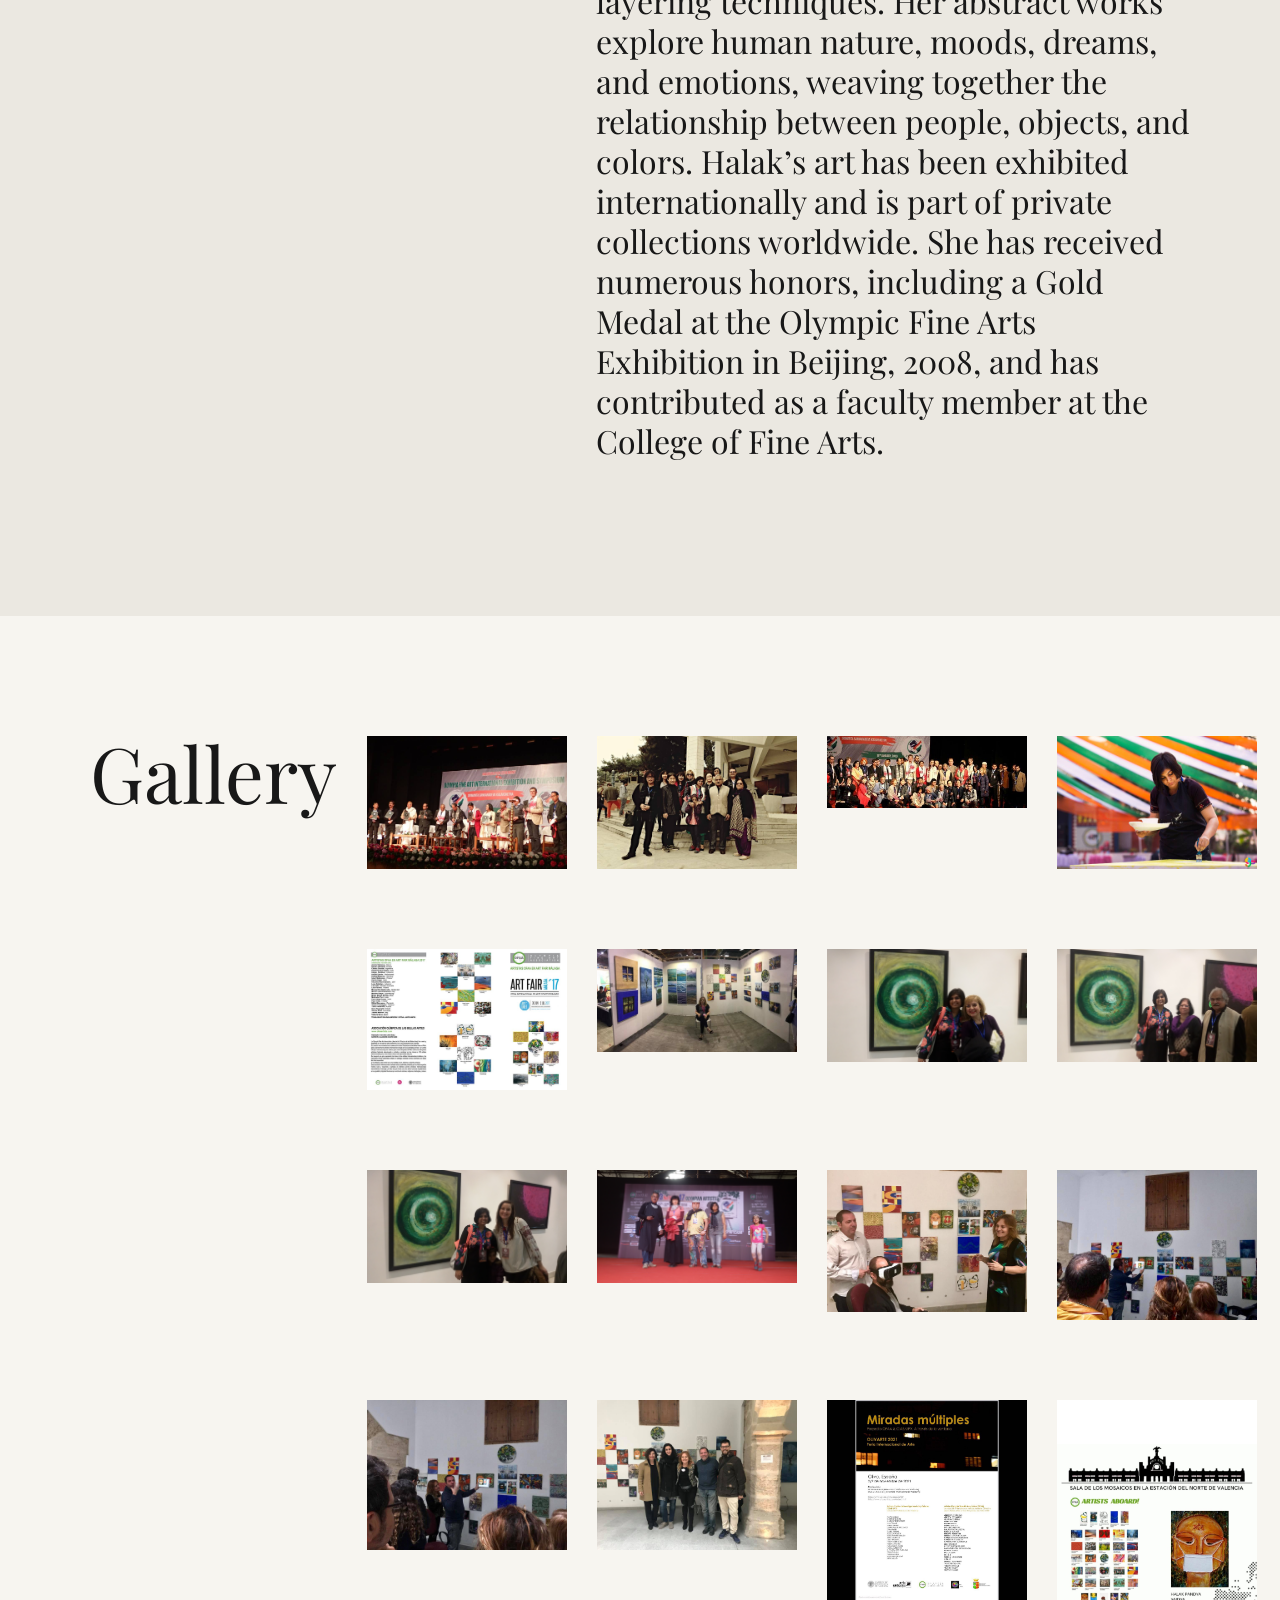
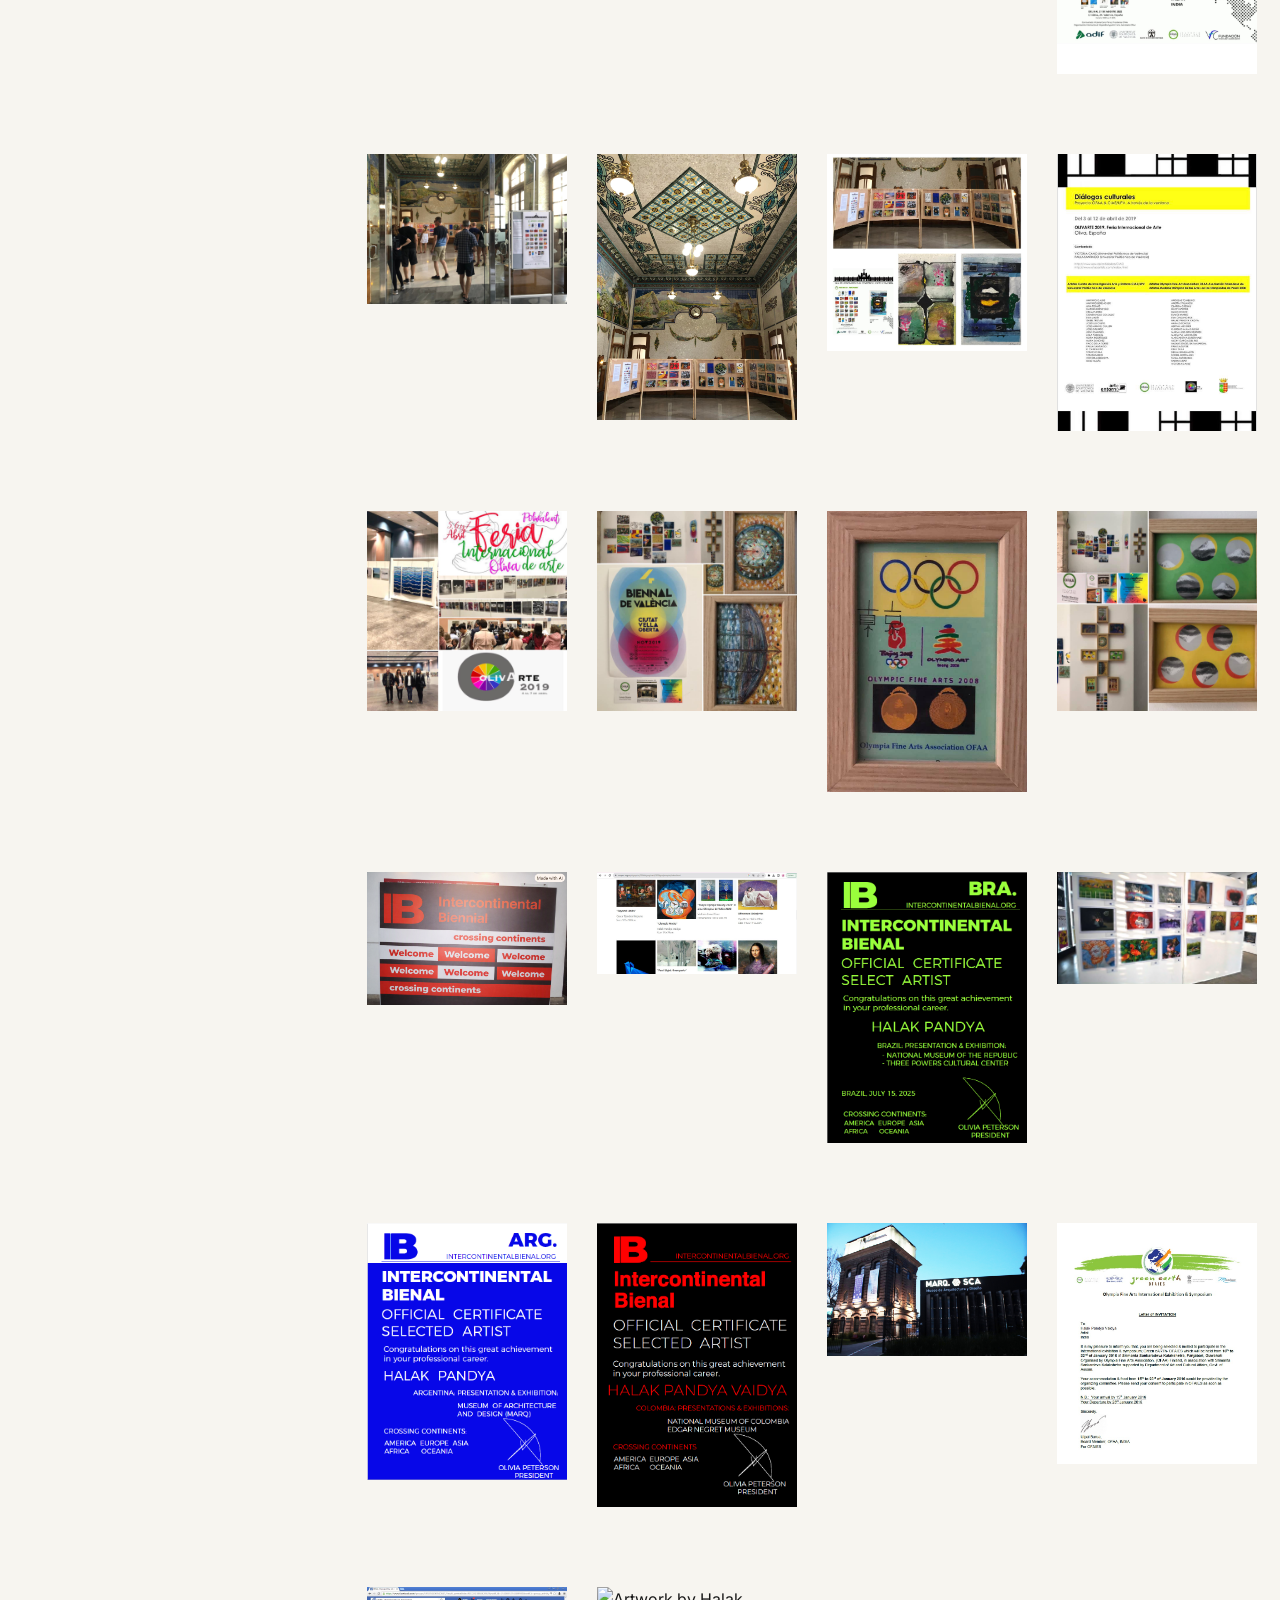
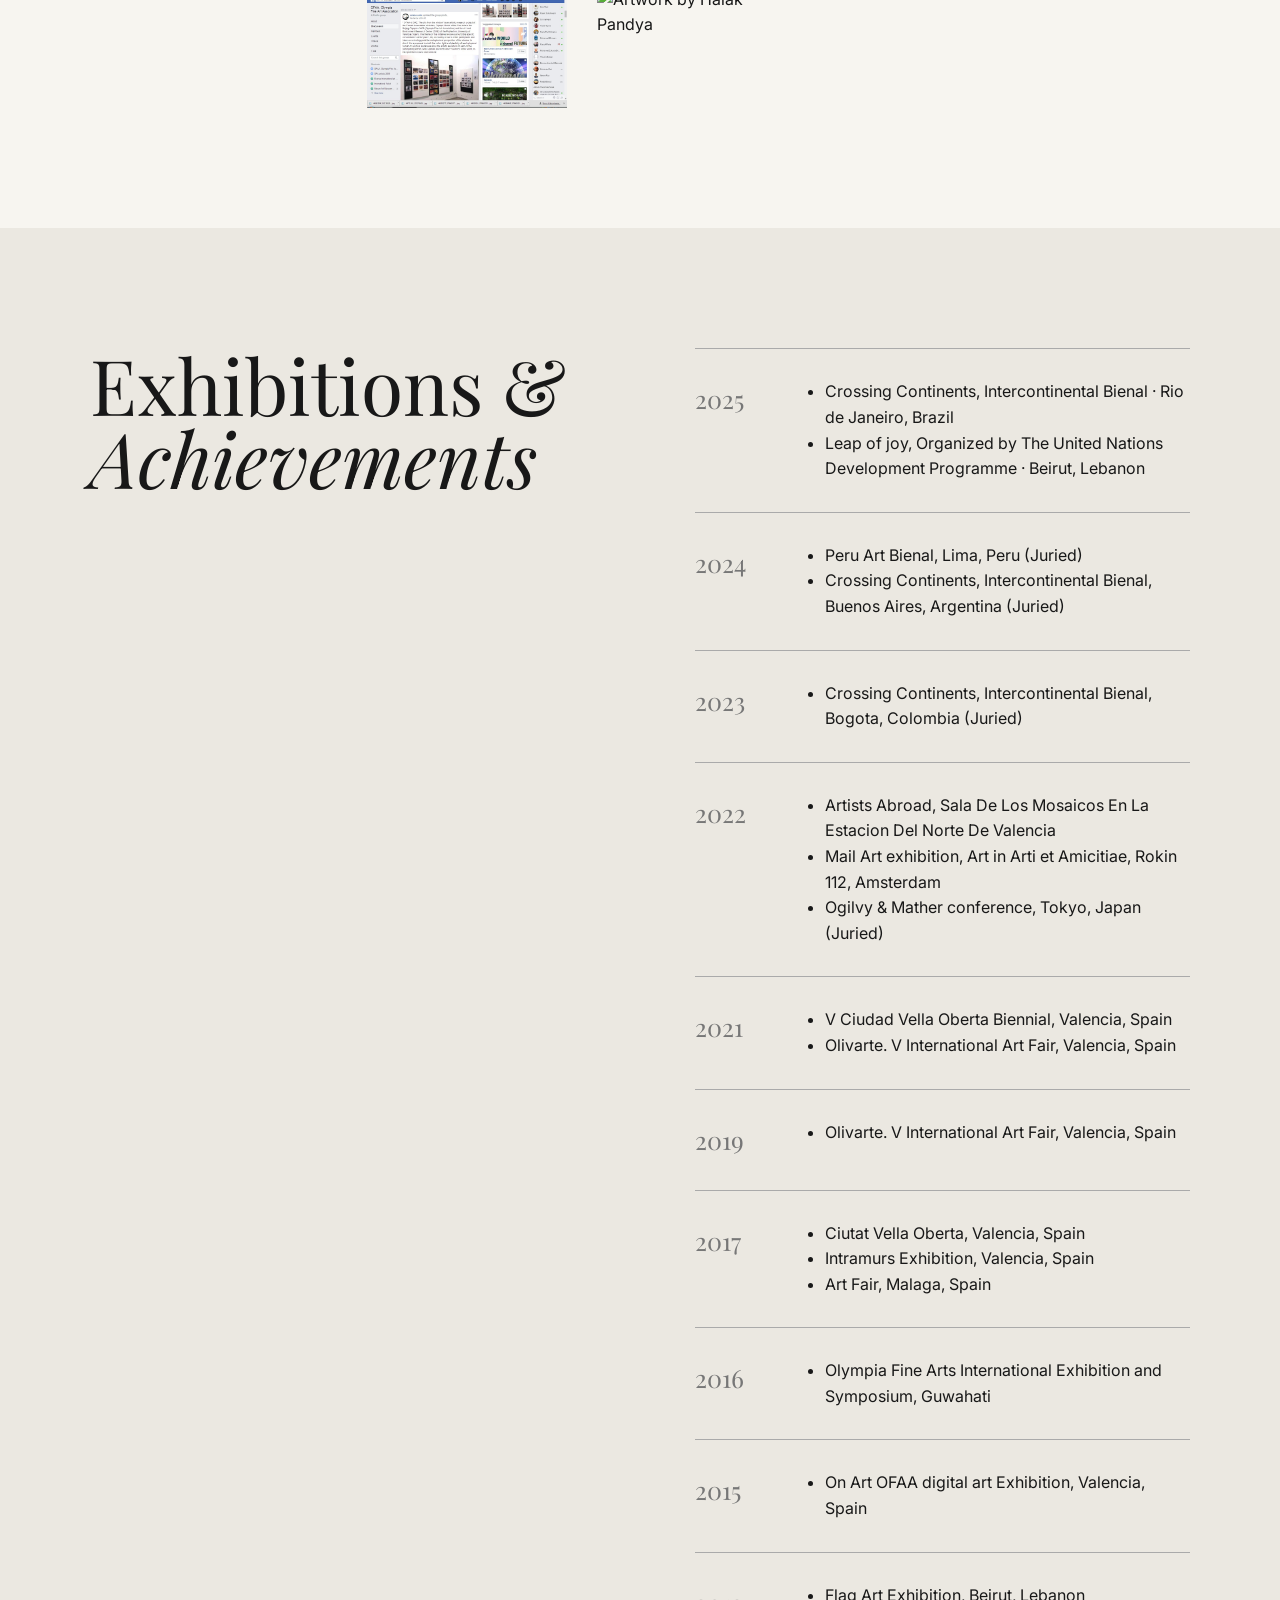
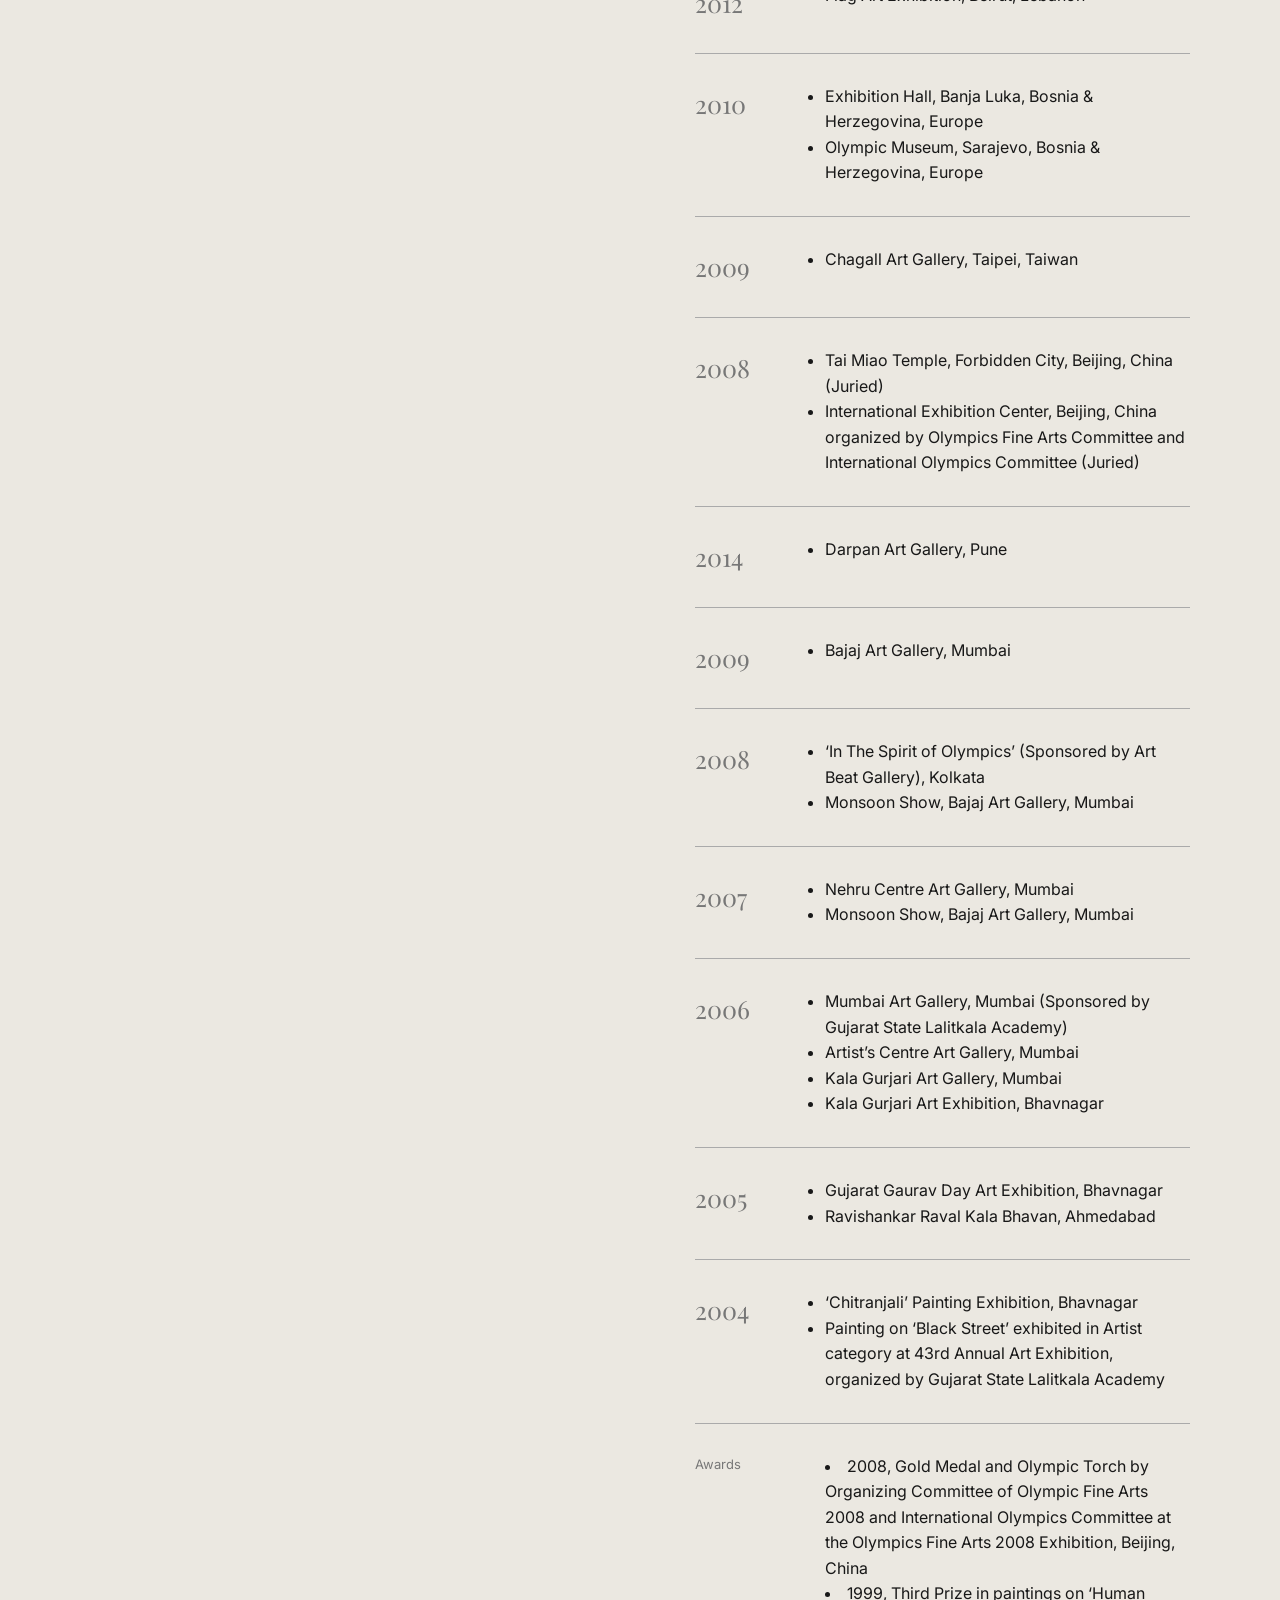
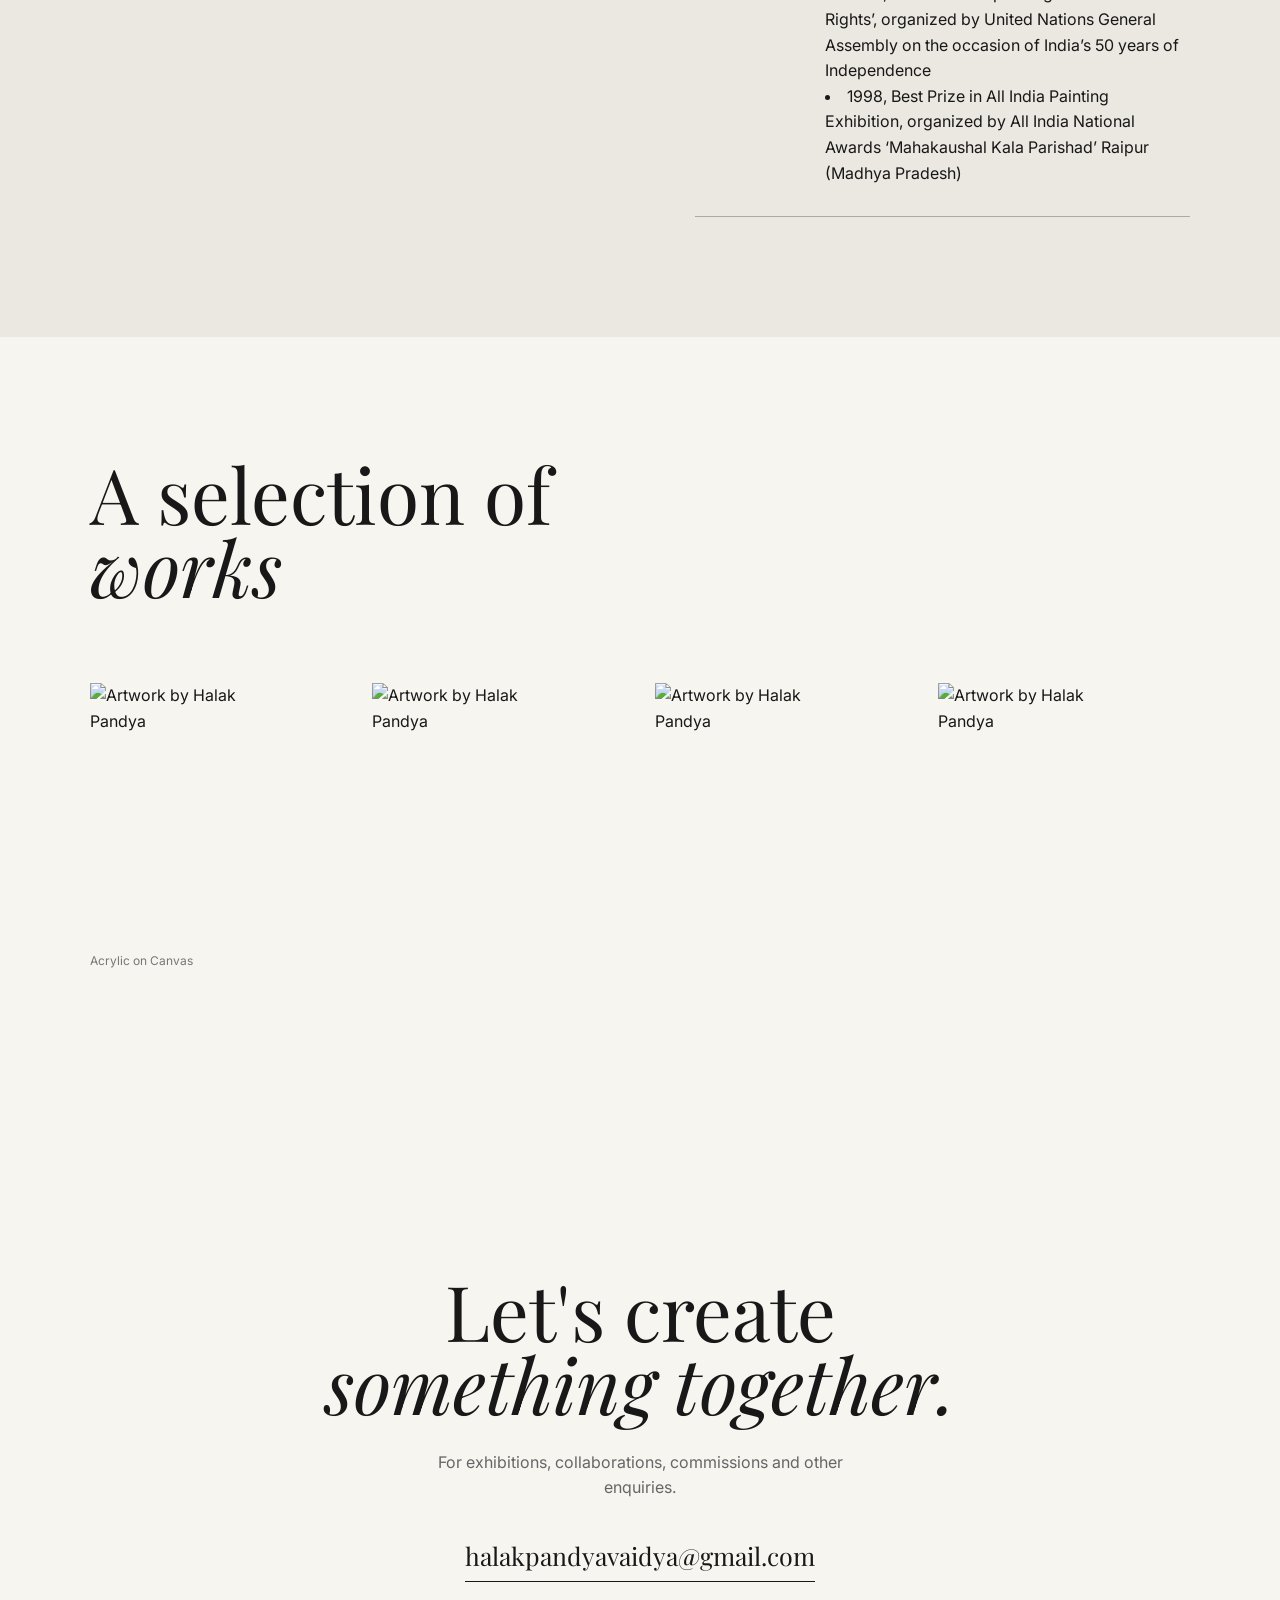
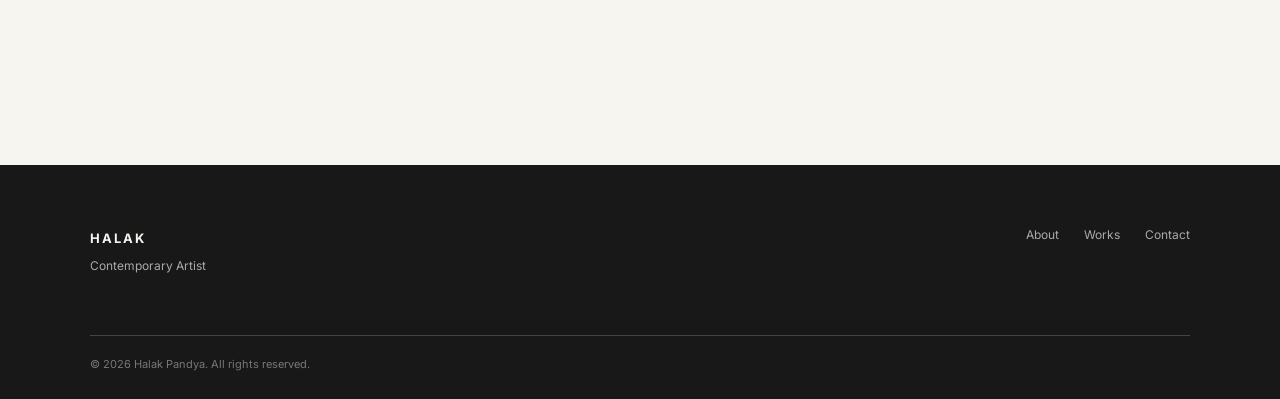
==== commit 139b2640: "Update index.html" ====
--- a/index.html
+++ b/index.html
@@ -37,9 +37,9 @@
 
             <nav class="nav-links">
                 <a href="#about">About</a>
+                <a href="#gallery">Gallery</a>
+                <a href="#exhibitions">Exhibitions</a>
                 <a href="#works">Works</a>
-                <a href="#exhibitions">Exhibitions</a>
-                <a href="#gallery">Gallery</a>
                 <a href="#contact">Contact</a>
             </nav>
 
@@ -100,11 +100,11 @@
         <section class="about" id="about">
 
             <div class="section-heading">
-
+                <!-- 
                 <p class="section-label">
                     01 — ABOUT
                 </p>
-
+                -->
                 <h2>
                     About the<br>
                     <em>Artist</em>
@@ -118,7 +118,7 @@
                 <div class="about-image">
 
                     <img
-                        src="images/artwork/Painting-1.JPG"
+                        src="images/artwork/P1.jpg"
                         alt="Halak Pandya"
                     >
 
@@ -130,100 +130,154 @@
                     <p class="large-text">
                         Halak Pandya Vaidya is a versatile contemporary artist from India, celebrated for her intuitive and imaginative approach to painting. Working primarily with acrylics and mixed media, she creates rich textures and tonal variations through innovative layering techniques. Her abstract works explore human nature, moods, dreams, and emotions, weaving together the relationship between people, objects, and colors. Halak’s art has been exhibited internationally and is part of private collections worldwide. She has received numerous honors, including a Gold Medal at the Olympic Fine Arts Exhibition in Beijing, 2008, and has contributed as a faculty member at the College of Fine Arts.
                     </p>
-
-                    <p>
-                        Add Halak's biography here. This section can
-                        describe her artistic journey, inspiration,
-                        background and approach to her work.
-                    </p>
-
-
-                    <div class="artist-details">
-
-                        <div>
-                            <span>Born</span>
-                            <strong>19XX</strong>
-                        </div>
-
-                        <div>
-                            <span>Based in</span>
-                            <strong>City, India</strong>
-                        </div>
-
-                        <div>
-                            <span>Medium</span>
-                            <strong>Painting & Mixed Media</strong>
-                        </div>
-
-                        <div>
-                            <span>Active since</span>
-                            <strong>20XX</strong>
-                        </div>
-
-                    </div>
-
-                </div>
-
             </div>
 
         </section>
 
 
-        <!-- ================= FEATURED WORKS ================= -->
-
-        <section class="works" id="works">
-
-            <div class="section-heading works-heading">
-
-                <p class="section-label">
-                    02 — SELECTED WORKS
-                </p>
-
-                <h2>
-                    A selection of<br>
-                    <em>works</em>
-                </h2>
-
-            </div>
-
+        <!-- ================= GALLERY ================= -->
+
+        <section class="gallery" id="gallery">
+            <h2>Gallery</h2>
 
             <div class="gallery">
 
-                <article class="artwork">
-
-                    <img
-                        src="images/artwork/Painting-2.JPG"
-                        alt="Artwork by Halak Pandya"
-                    >
-                    <div class="artwork-info">
-                       <p>Acrylic on Canvas</p>
-                    </div>
-                </article>
-
-                <article class="artwork">
-
-                    <img
-                        src="images/artwork/Painting-3.JPG"
-                        alt="Artwork by Halak Pandya"
-                    >                  
-                </article>
-
-                <article class="artwork">
-
-                    <img
-                        src="images/artwork/Painting-4.png"
-                        alt="Artwork by Halak Pandya"
-                    >                  
-                </article>
-
-                 <article class="artwork">
-
-                    <img
-                        src="images/artwork/Painting-5.JPG"
-                        alt="Artwork by Halak Pandya"
-                    >                  
-                </article>
-              
+                <article class="media">
+                    <img src="images/media/10341693_964085273628982_4928060574132096350_n.jpg" alt="Gallery image from Halak Pandya's portfolio" loading="lazy">
+                </article>
+
+                <article class="media">
+                    <img src="images/media/12494982_964082253629284_2089950297112362370_n.jpg" alt="Gallery image from Halak Pandya's portfolio" loading="lazy">
+                </article>
+
+                <article class="media">
+                    <img src="images/media/12507326_966894736681369_3468077610109997817_n.jpg" alt="Gallery image from Halak Pandya's portfolio" loading="lazy">
+                </article>
+
+                <article class="media">
+                    <img src="images/media/12592404_596481067176336_8163115823141036511_n.jpg" alt="Gallery image from Halak Pandya's portfolio" loading="lazy">
+                </article>
+
+                <article class="media">
+                    <img src="images/media/19366111_1287129001384438_4529218989834823867_n.jpg" alt="Gallery image from Halak Pandya's portfolio" loading="lazy">
+                </article>
+
+                <article class="media">
+                    <img src="images/media/19601150_1298962606867744_6632262106298878695_n.jpg" alt="Gallery image from Halak Pandya's portfolio" loading="lazy">
+                </article>
+
+                <article class="media">
+                    <img src="images/media/20160116_181351.jpg" alt="Gallery image from Halak Pandya's portfolio" loading="lazy">
+                </article>
+
+                <article class="media">
+                    <img src="images/media/20160116_181852.jpg" alt="Gallery image from Halak Pandya's portfolio" loading="lazy">
+                </article>
+
+                <article class="media">
+                    <img src="images/media/20160116_182717.jpg" alt="Gallery image from Halak Pandya's portfolio" loading="lazy">
+                </article>
+
+                <article class="media">
+                    <img src="images/media/20160119_125102.jpg" alt="Gallery image from Halak Pandya's portfolio" loading="lazy">
+                </article>
+
+                <article class="media">
+                    <img src="images/media/22552439_1394696490627688_2307756465000461974_n.jpg" alt="Gallery image from Halak Pandya's portfolio" loading="lazy">
+                </article>
+
+                <article class="media">
+                    <img src="images/media/23561685_1417626645001339_583129346821789764_n.jpg" alt="Gallery image from Halak Pandya's portfolio" loading="lazy">
+                </article>
+
+                <article class="media">
+                    <img src="images/media/23621373_1417626445001359_8333002477704854080_n.jpg" alt="Gallery image from Halak Pandya's portfolio" loading="lazy">
+                </article>
+
+                <article class="media">
+                    <img src="images/media/23622025_1417626818334655_2059117775182248756_n.jpg" alt="Gallery image from Halak Pandya's portfolio" loading="lazy">
+                </article>
+
+                <article class="media">
+                    <img src="images/media/252911226_4257262127704429_6743815616389991168_n.jpg" alt="Gallery image from Halak Pandya's portfolio" loading="lazy">
+                </article>
+
+                <article class="media">
+                    <img src="images/media/298262687_5086825441414756_2084018902305805352_n (1).jpg" alt="Gallery image from Halak Pandya's portfolio" loading="lazy">
+                </article>
+
+                <article class="media">
+                    <img src="images/media/298760654_5098490826914884_4413781316299150942_n.jpg" alt="Gallery image from Halak Pandya's portfolio" loading="lazy">
+                </article>
+
+                <article class="media">
+                    <img src="images/media/298920082_5098491826914784_7532928136814287732_n (1).jpg" alt="Gallery image from Halak Pandya's portfolio" loading="lazy">
+                </article>
+
+                <article class="media">
+                    <img src="images/media/300150314_5116883661742267_5565632050358884670_n.jpg" alt="Gallery image from Halak Pandya's portfolio" loading="lazy">
+                </article>
+
+                <article class="media">
+                    <img src="images/media/56443028_2066419513455916_1287399765323022336_n.jpg" alt="Gallery image from Halak Pandya's portfolio" loading="lazy">
+                </article>
+
+                <article class="media">
+                    <img src="images/media/56558612_2066419483455919_647276400713138176_n.jpg" alt="Gallery image from Halak Pandya's portfolio" loading="lazy">
+                </article>
+
+                <article class="media">
+                    <img src="images/media/81994419_2555929684504894_3651965435718402048_n.jpg" alt="Gallery image from Halak Pandya's portfolio" loading="lazy">
+                </article>
+
+                <article class="media">
+                    <img src="images/media/82051106_2555930217838174_4638715252643463168_n.jpg" alt="Gallery image from Halak Pandya's portfolio" loading="lazy">
+                </article>
+
+                <article class="media">
+                    <img src="images/media/82552473_2555929857838210_6290161608526135296_n.jpg" alt="Gallery image from Halak Pandya's portfolio" loading="lazy">
+                </article>
+
+                <article class="media">
+                    <img src="images/media/Copilot_20261003_145145.png" alt="Gallery image from Halak Pandya's portfolio" loading="lazy">
+                </article>
+
+                <article class="media">
+                    <img src="images/media/Halak Painting 1.JPG" alt="Gallery image from Halak Pandya's portfolio" loading="lazy">
+                </article>
+
+                <article class="media">
+                    <img src="images/media/IBcert1.png" alt="Gallery image from Halak Pandya's portfolio" loading="lazy">
+                </article>
+
+                <article class="media">
+                    <img src="images/media/IB_Arg.png" alt="Gallery image from Halak Pandya's portfolio" loading="lazy">
+                </article>
+
+                <article class="media">
+                    <img src="images/media/IB_ArgCert.png" alt="Gallery image from Halak Pandya's portfolio" loading="lazy">
+                </article>
+
+                <article class="media">
+                    <img src="images/media/IB_ColCert.png" alt="Gallery image from Halak Pandya's portfolio" loading="lazy">
+                </article>
+
+                <article class="media">
+                    <img src="images/media/intercontinentalbienal1 (46).JPG" alt="Gallery image from Halak Pandya's portfolio" loading="lazy">
+                </article>
+
+                <article class="media">
+                    <img src="images/media/Screenshot 2026-10-03 151316.jpg" alt="Gallery image from Halak Pandya's portfolio" loading="lazy">
+                </article>
+
+                <article class="media">
+                    <img src="images/media/Untitled.jpg" alt="Gallery image from Halak Pandya's portfolio" loading="lazy">
+                </article>
+
+                <article class="media">
+                    <img src="images/artwork/Painting-3.JPG" alt="Artwork by Halak Pandya" loading="lazy">
+                </article>
+
             </div>
 
         </section>
@@ -234,11 +288,11 @@
         <section class="exhibitions" id="exhibitions">
 
             <div class="section-heading">
-
+                <!-- 
                 <p class="section-label">
                     03 — EXHIBITIONS
                 </p>
-
+                -->
                 <h2>
                     Exhibitions &<br>
                     <em>Achievements</em>
@@ -412,7 +466,6 @@
                     <span class="year">Awards</span>
 
                     <div>
-                        <h3>Award for Excellence</h3>
                         <li>2008, Gold Medal and Olympic Torch by Organizing Committee of Olympic Fine Arts 2008 and    
                             International Olympics Committee at the Olympics Fine Arts 2008 Exhibition, Beijing, China
                         </li>
@@ -432,169 +485,74 @@
         </section>
 
 
-       <!-- ================= GALLERY ================= -->
-
-        <section class="gallery" id="gallery">
+     
+
+          <!-- ================= FEATURED WORKS ================= -->
+
+        <section class="works" id="works">
 
             <div class="section-heading works-heading">
-
+                <!-- 
                 <p class="section-label">
-                    04 — GALLERY
+                    04 — SELECTED WORKS
                 </p>
+                -->
+                <h2>
+                    A selection of<br>
+                    <em>works</em>
+                </h2>
 
             </div>
 
 
             <div class="gallery">
 
-                <article class="media">
-                    <img src="images/media/10341693_964085273628982_4928060574132096350_n.jpg" alt="Gallery image from Halak Pandya's portfolio" loading="lazy">
-                </article>
-
-                <article class="media">
-                    <img src="images/media/12494982_964082253629284_2089950297112362370_n.jpg" alt="Gallery image from Halak Pandya's portfolio" loading="lazy">
-                </article>
-
-                <article class="media">
-                    <img src="images/media/12507326_966894736681369_3468077610109997817_n.jpg" alt="Gallery image from Halak Pandya's portfolio" loading="lazy">
-                </article>
-
-                <article class="media">
-                    <img src="images/media/12592404_596481067176336_8163115823141036511_n.jpg" alt="Gallery image from Halak Pandya's portfolio" loading="lazy">
-                </article>
-
-                <article class="media">
-                    <img src="images/media/19366111_1287129001384438_4529218989834823867_n.jpg" alt="Gallery image from Halak Pandya's portfolio" loading="lazy">
-                </article>
-
-                <article class="media">
-                    <img src="images/media/19601150_1298962606867744_6632262106298878695_n.jpg" alt="Gallery image from Halak Pandya's portfolio" loading="lazy">
-                </article>
-
-                <article class="media">
-                    <img src="images/media/20160116_181351.jpg" alt="Gallery image from Halak Pandya's portfolio" loading="lazy">
-                </article>
-
-                <article class="media">
-                    <img src="images/media/20160116_181852.jpg" alt="Gallery image from Halak Pandya's portfolio" loading="lazy">
-                </article>
-
-                <article class="media">
-                    <img src="images/media/20160116_182717.jpg" alt="Gallery image from Halak Pandya's portfolio" loading="lazy">
-                </article>
-
-                <article class="media">
-                    <img src="images/media/20160119_125102.jpg" alt="Gallery image from Halak Pandya's portfolio" loading="lazy">
-                </article>
-
-                <article class="media">
-                    <img src="images/media/22552439_1394696490627688_2307756465000461974_n.jpg" alt="Gallery image from Halak Pandya's portfolio" loading="lazy">
-                </article>
-
-                <article class="media">
-                    <img src="images/media/23561685_1417626645001339_583129346821789764_n.jpg" alt="Gallery image from Halak Pandya's portfolio" loading="lazy">
-                </article>
-
-                <article class="media">
-                    <img src="images/media/23621373_1417626445001359_8333002477704854080_n.jpg" alt="Gallery image from Halak Pandya's portfolio" loading="lazy">
-                </article>
-
-                <article class="media">
-                    <img src="images/media/23622025_1417626818334655_2059117775182248756_n.jpg" alt="Gallery image from Halak Pandya's portfolio" loading="lazy">
-                </article>
-
-                <article class="media">
-                    <img src="images/media/252911226_4257262127704429_6743815616389991168_n.jpg" alt="Gallery image from Halak Pandya's portfolio" loading="lazy">
-                </article>
-
-                <article class="media">
-                    <img src="images/media/298262687_5086825441414756_2084018902305805352_n (1).jpg" alt="Gallery image from Halak Pandya's portfolio" loading="lazy">
-                </article>
-
-                <article class="media">
-                    <img src="images/media/298760654_5098490826914884_4413781316299150942_n.jpg" alt="Gallery image from Halak Pandya's portfolio" loading="lazy">
-                </article>
-
-                <article class="media">
-                    <img src="images/media/298920082_5098491826914784_7532928136814287732_n (1).jpg" alt="Gallery image from Halak Pandya's portfolio" loading="lazy">
-                </article>
-
-                <article class="media">
-                    <img src="images/media/300150314_5116883661742267_5565632050358884670_n.jpg" alt="Gallery image from Halak Pandya's portfolio" loading="lazy">
-                </article>
-
-                <article class="media">
-                    <img src="images/media/56443028_2066419513455916_1287399765323022336_n.jpg" alt="Gallery image from Halak Pandya's portfolio" loading="lazy">
-                </article>
-
-                <article class="media">
-                    <img src="images/media/56558612_2066419483455919_647276400713138176_n.jpg" alt="Gallery image from Halak Pandya's portfolio" loading="lazy">
-                </article>
-
-                <article class="media">
-                    <img src="images/media/81994419_2555929684504894_3651965435718402048_n.jpg" alt="Gallery image from Halak Pandya's portfolio" loading="lazy">
-                </article>
-
-                <article class="media">
-                    <img src="images/media/82051106_2555930217838174_4638715252643463168_n.jpg" alt="Gallery image from Halak Pandya's portfolio" loading="lazy">
-                </article>
-
-                <article class="media">
-                    <img src="images/media/82552473_2555929857838210_6290161608526135296_n.jpg" alt="Gallery image from Halak Pandya's portfolio" loading="lazy">
-                </article>
-
-                <article class="media">
-                    <img src="images/media/Copilot_20261003_145145.png" alt="Gallery image from Halak Pandya's portfolio" loading="lazy">
-                </article>
-
-                <article class="media">
-                    <img src="images/media/Halak Painting 1.JPG" alt="Gallery image from Halak Pandya's portfolio" loading="lazy">
-                </article>
-
-                <article class="media">
-                    <img src="images/media/IBcert1.png" alt="Gallery image from Halak Pandya's portfolio" loading="lazy">
-                </article>
-
-                <article class="media">
-                    <img src="images/media/IB_Arg.png" alt="Gallery image from Halak Pandya's portfolio" loading="lazy">
-                </article>
-
-                <article class="media">
-                    <img src="images/media/IB_ArgCert.png" alt="Gallery image from Halak Pandya's portfolio" loading="lazy">
-                </article>
-
-                <article class="media">
-                    <img src="images/media/IB_ColCert.png" alt="Gallery image from Halak Pandya's portfolio" loading="lazy">
-                </article>
-
-                <article class="media">
-                    <img src="images/media/intercontinentalbienal1 (46).JPG" alt="Gallery image from Halak Pandya's portfolio" loading="lazy">
-                </article>
-
-                <article class="media">
-                    <img src="images/media/Screenshot 2026-10-03 151316.jpg" alt="Gallery image from Halak Pandya's portfolio" loading="lazy">
-                </article>
-
-                <article class="media">
-                    <img src="images/media/Untitled.jpg" alt="Gallery image from Halak Pandya's portfolio" loading="lazy">
-                </article>
-
-                <article class="media">
-                    <img src="images/artwork/Painting-3.JPG" alt="Artwork by Halak Pandya" loading="lazy">
-                </article>
-
+                <article class="artwork">
+
+                    <img
+                        src="images/artwork/Painting-2.JPG"
+                        alt="Artwork by Halak Pandya"
+                    >
+                    <div class="artwork-info">
+                       <p>Acrylic on Canvas</p>
+                    </div>
+                </article>
+
+                <article class="artwork">
+
+                    <img
+                        src="images/artwork/Painting-3.JPG"
+                        alt="Artwork by Halak Pandya"
+                    >                  
+                </article>
+
+                <article class="artwork">
+
+                    <img
+                        src="images/artwork/Painting-4.png"
+                        alt="Artwork by Halak Pandya"
+                    >                  
+                </article>
+
+                 <article class="artwork">
+
+                    <img
+                        src="images/artwork/Painting-5.JPG"
+                        alt="Artwork by Halak Pandya"
+                    >                  
+                </article>
+              
             </div>
 
         </section>
-
         <!-- ================= CONTACT ================= -->
 
         <section class="contact" id="contact">
-
+            <!--
             <p class="section-label">
                 05 — CONTACT
             </p>
-
+            -->
             <h2>
                 Let's create<br>
                 <em>something together.</em>
@@ -606,10 +564,10 @@
             </p>
 
             <a
-                href="mailto:hello@example.com"
+                href="mailto:halakpandyavaidya@gmail.com"
                 class="contact-email"
             >
-                hello@example.com
+                halakpandyavaidya@gmail.com
             </a>
 
         </section>
